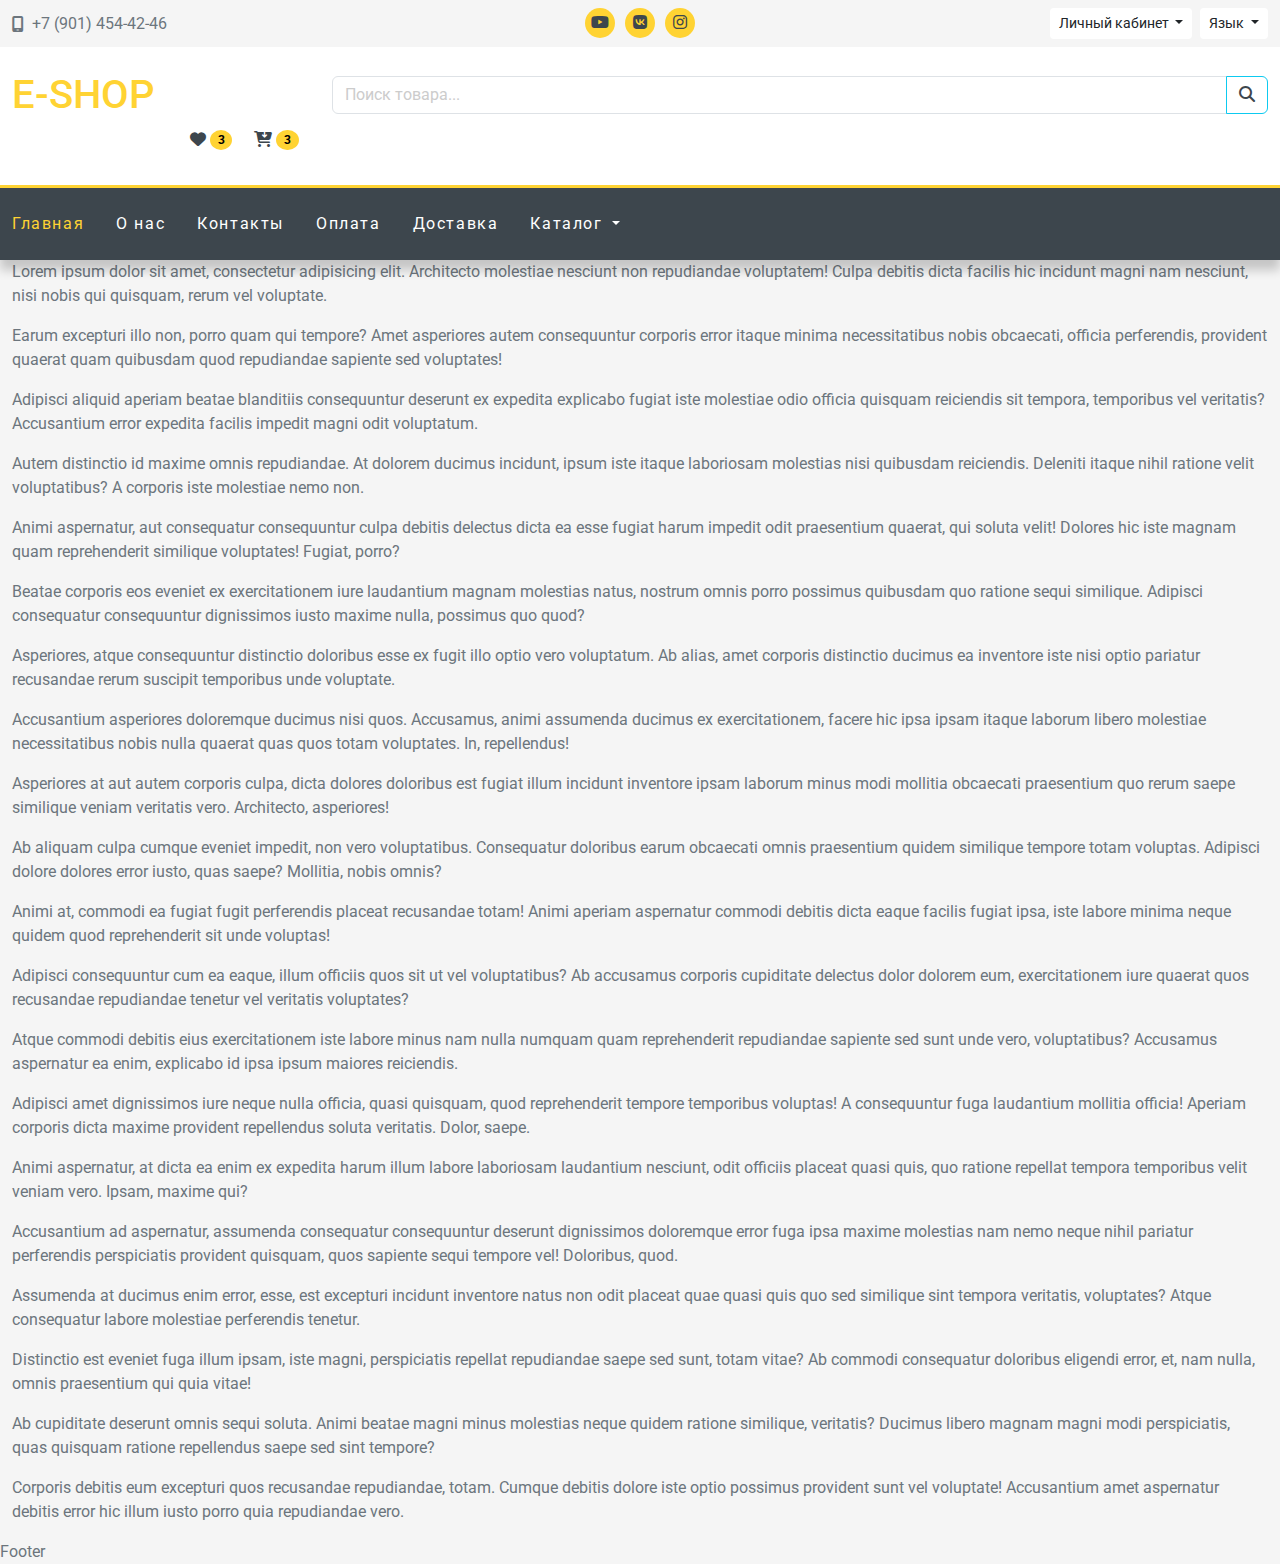
==== index.html @ dd3d82c5 "first commit" ====
<!doctype html>
<html lang="ru">
<head>
    <meta charset="UTF-8">
    <meta name="viewport"
          content="width=device-width, user-scalable=no, initial-scale=1.0, maximum-scale=1.0, minimum-scale=1.0">
    <meta http-equiv="X-UA-Compatible" content="ie=edge">
    <title>Shop demo</title>
    <link rel="preconnect" href="https://fonts.googleapis.com">
    <link rel="preconnect" href="https://fonts.gstatic.com" crossorigin>
    <link href="https://fonts.googleapis.com/css2?family=Roboto:wght@400;500;700&display=swap" rel="stylesheet">
    <link rel="stylesheet" href="https://cdn.jsdelivr.net/npm/bootstrap@5.3.3/dist/css/bootstrap.min.css">
    <link rel="stylesheet" href="https://cdnjs.cloudflare.com/ajax/libs/font-awesome/6.7.2/css/all.min.css">
    <link rel="stylesheet" href="assets/css/main.css">
    <link rel="icon" href="assets/img/favicon.ico">
</head>
<body>
<div class="wrapper">
    <header class="header">
        <div class="header-top py-2">
            <div class="container-fluid">
                <div class="row">
                    <div class="col-sm-4 col-6">
                        <div class="header-top-phone d-flex align-items-center h-100">
                            <i class="fa-solid fa-mobile-screen"></i>
                            <a class="ps-2" href="tel:+79014544246">+7 (901) 454-42-46</a>
                        </div>
                    </div>
                    <div class="col-sm-4 d-none d-sm-block">
                        <ul class="social-icons d-flex justify-content-center">
                            <li><a href="#"><i class="fa-brands fa-youtube"></i></a></li>
                            <li><a href="#"><i class="fa-brands fa-vk"></i></a></li>
                            <li><a href="#"><i class="fa-brands fa-instagram"></i></a></li>
                        </ul>
                    </div>
                    <div class="col-sm-4 col-6">
                        <div class="header-top-account d-flex justify-content-end">
                            <div class="btn-group">
                                <div class="dropdown">
                                    <button class="btn btn-sm dropdown-toggle" type="button"
                                            data-bs-toggle="dropdown" aria-expanded="false">
                                        Личный кабинет
                                    </button>
                                    <ul class="dropdown-menu">
                                        <li><a class="dropdown-item" href="#">Авторизация</a></li>
                                        <li><a class="dropdown-item" href="#">Регистрация</a></li>
                                    </ul>
                                </div>
                            </div>
                            <div class="btn-group ms-2">
                                <div class="dropdown">
                                    <button class="btn btn-sm dropdown-toggle" type="button"
                                            data-bs-toggle="dropdown" aria-expanded="false">
                                        Язык
                                    </button>
                                    <ul class="dropdown-menu">
                                        <li><a class="dropdown-item" href="#">RU</a></li>
                                        <li><a class="dropdown-item" href="#">EN</a></li>
                                        <li><a class="dropdown-item" href="#">DE</a></li>
                                    </ul>
                                </div>
                            </div>
                        </div>
                    </div>

                </div>
            </div>
        </div>

        <div class="header-middle bg-white py-4">
            <div class="container-fluid">
                <div class="row align-items-center">
                    <div class="col-6 col-sm-3 col-md-3">
                        <a href="#" class="header-logo h1">E-shop</a>
                    </div>
                    <div class="col-6 col-md-3 cart-buttons position-relative order-md-2 text-end d-none d-lg-block">
                        <a href="#" class="btn p-2">
                            <i class="fa-solid fa-heart"></i>
                            <span class="badge text-bg-info cart-badge bg-info rounded-circle">3</span>
                        </a>

                        <button class="btn p-2" type="button" data-bs-toggle="offcanvas" data-bs-target="#offCanvasCart" aria-controls="offCanvasCart">
                            <i class="fa-solid fa-cart-arrow-down"></i>
                            <span class="badge text-bg-info cart-badge bg-info rounded-circle">3</span>
                        </button>

                        <div class="offcanvas offcanvas-end" tabindex="-1" id="offCanvasCart" aria-labelledby="offCanvasCartLabel">
                            <div class="offcanvas-header">
                                <h5 class="offcanvas-title" id="offCanvasCartLabel">Offcanvas</h5>
                                <button type="button" class="btn-close" data-bs-dismiss="offcanvas" aria-label="Close"></button>
                            </div>
                            <div class="offcanvas-body">
                                <div>
                                    Some text as placeholder. In real life you can have the elements you have chosen. Like, text, images, lists, etc.
                                </div>
                                <div class="dropdown mt-3">
                                    <button class="btn btn-secondary dropdown-toggle" type="button" data-bs-toggle="dropdown">
                                        Dropdown button
                                    </button>
                                    <ul class="dropdown-menu">
                                        <li><a class="dropdown-item" href="#">Action</a></li>
                                        <li><a class="dropdown-item" href="#">Another action</a></li>
                                        <li><a class="dropdown-item" href="#">Something else here</a></li>
                                    </ul>
                                </div>
                            </div>
                        </div>
                    </div>
                    <div class="col-md-9 col-sm-9 order-md-1 mt-2 mt-md-0">
                        <form action="#">
                            <div class="input-group">
                                <div class="input-group">
                                    <input type="text" class="form-control" placeholder="Поиск товара..."
                                           aria-label="search-button" aria-describedby="button-search">
                                    <button class="btn btn-outline-info" type="button" id="button-search"><i
                                            class="fa-solid fa-magnifying-glass"></i></button>
                                </div>
                            </div>
                        </form>
                    </div>
                </div>
            </div>
        </div>

    </header>
    <div class="header-bottom sticky-top">
        <nav class="navbar navbar-expand-lg bg-dark" data-bs-theme="dark">
            <div class="container-fluid">
                <button class="navbar-toggler" type="button" data-bs-toggle="offcanvas" data-bs-target="#offcanvasNavbar" aria-controls="offcanvasNavbar" aria-expanded="false" aria-label="Toggle navigation">
                    <span class="navbar-toggler-icon"></span>
                </button>
                <div class="offcanvas offcanvas-start" id="offcanvasNavbar" tabindex="-1" aria-labelledby="offcanvasNavbarLabel">
                    <div class="offcanvas-header">
                        <h5 class="offcanvas-title" id="offcanvasNavbarLabel">Catalog</h5>
                        <button type="button" class="btn-close" data-bs-dismiss="offcanvas" aria-label="Close"></button>
                    </div>
                    <div class="offcanvas-body">
                        <ul class="navbar-nav">
                            <li class="nav-item">
                                <a class="nav-link active" aria-current="page" href="index.html">Главная</a>
                            </li>
                            <li class="nav-item">
                                <a class="nav-link" href="#">О нас</a>
                            </li>
                            <li class="nav-item">
                                <a class="nav-link" href="#">Контакты</a>
                            </li>
                            <li class="nav-item">
                                <a class="nav-link" href="#">Оплата</a>
                            </li>
                            <li class="nav-item">
                                <a class="nav-link" href="#">Доставка</a>
                            </li>
                            <li class="nav-item dropdown">
                                <a class="nav-link dropdown-toggle" href="#" role="button" data-bs-toggle="dropdown" aria-expanded="false" data-bs-auto-close="outside">
                                    Каталог
                                </a>
                                <ul class="dropdown-menu dropdown-menu-end">
                                    <li>
                                        <a class="dropdown-item" href="#">Shoes</a>
                                    </li>
                                    <li>
                                        <a class="dropdown-item" href="#">Jeans</a>
                                    </li>
                                    <li class="nav-item dropend">
                                        <a class="dropdown-item dropdown-toggle" href="#" data-bs-toggle="dropdown" data-bs-auto-close="outside">Sportswear</a>
                                        <ul class="dropdown-menu dropdown-menu-end">
                                            <li>
                                                <a class="dropdown-item" href="#">Men's Sportswear</a>
                                            </li>
                                            <li>
                                                <a class="dropdown-item" href="#">Women's Sportswear</a>
                                            </li>
                                            <li>
                                                <a class="dropdown-item" href="#">Baby's Sportswear</a>
                                            </li>
                                        </ul>
                                    </li>
                                    <li>
                                        <a class="dropdown-item" href="#">Coat</a>
                                    </li>
                                    <li>
                                        <a class="dropdown-item" href="#">Shirts</a>
                                    </li>
                                </ul>
                            </li>
                        </ul>
                    </div>
                </div>

                <div class="d-block d-lg-none">
                    <a href="#" class="btn p-1">
                        <i class="fa-solid fa-heart"></i>
                        <span class="badge text-bg-warning cart-badge bg-warning rounded-circle">3</span>
                    </a>

                    <button class="btn p-1" type="button" data-bs-toggle="offcanvas" data-bs-target="#offcanvasCart" aria-controls="offcanvasCart">
                        <i class="fa-solid fa-cart-shopping"></i>
                        <span class="badge text-bg-warning cart-badge bg-warning rounded-circle">5</span>
                    </button>
                </div>

            </div>
        </nav>
    </div>
    <main class="main">
        <div class="container-fluid">
            <p>Lorem ipsum dolor sit amet, consectetur adipisicing elit. Architecto molestiae nesciunt non repudiandae
                voluptatem! Culpa debitis dicta facilis hic incidunt magni nam nesciunt, nisi nobis qui quisquam, rerum
                vel voluptate.</p>
            <p>Earum excepturi illo non, porro quam qui tempore? Amet asperiores autem consequuntur corporis error
                itaque minima necessitatibus nobis obcaecati, officia perferendis, provident quaerat quam quibusdam quod
                repudiandae sapiente sed voluptates!</p>
            <p>Adipisci aliquid aperiam beatae blanditiis consequuntur deserunt ex expedita explicabo fugiat iste
                molestiae odio officia quisquam reiciendis sit tempora, temporibus vel veritatis? Accusantium error
                expedita facilis impedit magni odit voluptatum.</p>
            <p>Autem distinctio id maxime omnis repudiandae. At dolorem ducimus incidunt, ipsum iste itaque laboriosam
                molestias nisi quibusdam reiciendis. Deleniti itaque nihil ratione velit voluptatibus? A corporis iste
                molestiae nemo non.</p>
            <p>Animi aspernatur, aut consequatur consequuntur culpa debitis delectus dicta ea esse fugiat harum impedit
                odit praesentium quaerat, qui soluta velit! Dolores hic iste magnam quam reprehenderit similique
                voluptates! Fugiat, porro?</p>
            <p>Beatae corporis eos eveniet ex exercitationem iure laudantium magnam molestias natus, nostrum omnis porro
                possimus quibusdam quo ratione sequi similique. Adipisci consequatur consequuntur dignissimos iusto
                maxime nulla, possimus quo quod?</p>
            <p>Asperiores, atque consequuntur distinctio doloribus esse ex fugit illo optio vero voluptatum. Ab alias,
                amet corporis distinctio ducimus ea inventore iste nisi optio pariatur recusandae rerum suscipit
                temporibus unde voluptate.</p>
            <p>Accusantium asperiores doloremque ducimus nisi quos. Accusamus, animi assumenda ducimus ex
                exercitationem, facere hic ipsa ipsam itaque laborum libero molestiae necessitatibus nobis nulla quaerat
                quas quos totam voluptates. In, repellendus!</p>
            <p>Asperiores at aut autem corporis culpa, dicta dolores doloribus est fugiat illum incidunt inventore ipsam
                laborum minus modi mollitia obcaecati praesentium quo rerum saepe similique veniam veritatis vero.
                Architecto, asperiores!</p>
            <p>Ab aliquam culpa cumque eveniet impedit, non vero voluptatibus. Consequatur doloribus earum obcaecati
                omnis praesentium quidem similique tempore totam voluptas. Adipisci dolore dolores error iusto, quas
                saepe? Mollitia, nobis omnis?</p>
            <p>Animi at, commodi ea fugiat fugit perferendis placeat recusandae totam! Animi aperiam aspernatur commodi
                debitis dicta eaque facilis fugiat ipsa, iste labore minima neque quidem quod reprehenderit sit unde
                voluptas!</p>
            <p>Adipisci consequuntur cum ea eaque, illum officiis quos sit ut vel voluptatibus? Ab accusamus corporis
                cupiditate delectus dolor dolorem eum, exercitationem iure quaerat quos recusandae repudiandae tenetur
                vel veritatis voluptates?</p>
            <p>Atque commodi debitis eius exercitationem iste labore minus nam nulla numquam quam reprehenderit
                repudiandae sapiente sed sunt unde vero, voluptatibus? Accusamus aspernatur ea enim, explicabo id ipsa
                ipsum maiores reiciendis.</p>
            <p>Adipisci amet dignissimos iure neque nulla officia, quasi quisquam, quod reprehenderit tempore temporibus
                voluptas! A consequuntur fuga laudantium mollitia officia! Aperiam corporis dicta maxime provident
                repellendus soluta veritatis. Dolor, saepe.</p>
            <p>Animi aspernatur, at dicta ea enim ex expedita harum illum labore laboriosam laudantium nesciunt, odit
                officiis placeat quasi quis, quo ratione repellat tempora temporibus velit veniam vero. Ipsam, maxime
                qui?</p>
            <p>Accusantium ad aspernatur, assumenda consequatur consequuntur deserunt dignissimos doloremque error fuga
                ipsa maxime molestias nam nemo neque nihil pariatur perferendis perspiciatis provident quisquam, quos
                sapiente sequi tempore vel! Doloribus, quod.</p>
            <p>Assumenda at ducimus enim error, esse, est excepturi incidunt inventore natus non odit placeat quae quasi
                quis quo sed similique sint tempora veritatis, voluptates? Atque consequatur labore molestiae
                perferendis tenetur.</p>
            <p>Distinctio est eveniet fuga illum ipsam, iste magni, perspiciatis repellat repudiandae saepe sed sunt,
                totam vitae? Ab commodi consequatur doloribus eligendi error, et, nam nulla, omnis praesentium qui quia
                vitae!</p>
            <p>Ab cupiditate deserunt omnis sequi soluta. Animi beatae magni minus molestias neque quidem ratione
                similique, veritatis? Ducimus libero magnam magni modi perspiciatis, quas quisquam ratione repellendus
                saepe sed sint tempore?</p>
            <p>Corporis debitis eum excepturi quos recusandae repudiandae, totam. Cumque debitis dolore iste optio
                possimus provident sunt vel voluptate! Accusantium amet aspernatur debitis error hic illum iusto porro
                quia repudiandae vero.</p>
        </div>
    </main>
    <footer class="footer">Footer</footer>
</div>

<script src="https://cdn.jsdelivr.net/npm/bootstrap@5.3.3/dist/js/bootstrap.bundle.min.js"></script>
<script src="assets/js/main.js"></script>
</body>
</html>
---- assets/css/main.css ----
:root {
    --bg-color: #f5f5f5;
    --text-color: #6c757d;
    --accent-color: #ffd333;
    --contrast-color: #3d464d;
    --gray-color: #ccc;
}

html, body{
    height: 100%;
}
body{
    background-color: var(--bg-color);
    color: var(--text-color);
    min-width: 320px;
    font-family: 'Roboto', sans-serif;
}

a{
    color: var(--text-color);
    text-decoration: underline;
}

a:hover{
    text-decoration: none;
}

img{
    max-width: 100%;
    height: auto;
}

.btn-info,
.bg-info{
    background-color: var(--accent-color) !important;
    color: var(--contrast-color);
}

.btn-outline-info{
    /*background-color: var(--accent-color);*/
    color: var(--contrast-color);
}

/*========================general rules============================*/
.wrapper{
    min-height: 100%;
    display: flex;
    flex-direction: column;
}

main.main{
    flex: 1 1 auto;
}

.form-control:focus{
    color: var(--text-color);
    border-color: #0dcaf0;
    box-shadow: none;
}

.form-control::placeholder{
    color: var(--gray-color);
}


/*.btn,
.dropdown-menu{
    border-radius: 0;
}*/

/*========================general rules============================*/

/*=========================header rules============================*/
.header-top-phone a{
    text-decoration: none;
}

.header-top-phone a:hover{
    text-decoration: underline;
}

 ul.social-icons{
     margin-bottom: 0;
     padding: 0;
     list-style: none;
     gap: 10px;
 }
ul.social-icons a{
    background-color: var(--accent-color);
    color: var(--contrast-color);
    width: 30px;
    height: 30px;
    border-radius: 50%;
    float: left;
    text-align: center;
    line-height: 30px;
    transition: all 0.3s;
}

ul.social-icons a:hover{
    background-color: var(--contrast-color);
    color: var(--accent-color);
}

.header-top .btn{
    background-color: #fff;
}

.header-logo{
    text-decoration: none;
    text-transform: uppercase;
    color: var(--accent-color);
    transition: all 0.3s;
}
.header-logo:hover{
    color: var(--contrast-color);
}

.cart-buttons .btn{
    color: var(--contrast-color);
    transition: all 0.3s;
}

.cart-buttons .btn:hover{
    border: 1px solid var(--contrast-color);
}

.header-bottom{
    border-top: 3px solid var(--accent-color);
    box-shadow: 0 10px 10px rgba(0, 0, 0, .2);
}

.header-bottom .navbar{
    background-color: var(--contrast-color) !important;
}

.header-bottom .nav-item:first-child .nav-link{
    padding-left: 0;
}

.header-bottom .navbar .nav-link{
    color: #fff;
    transition: all .3s;
    letter-spacing: 0.1rem;
}

.header-bottom .navbar .nav-link:hover{
    color: var(--accent-color);
}

.header-bottom .navbar .nav-link.active{
    color: var(--accent-color);
}

.header-bottom .navbar .dropdown-menu{
    margin-top: 7px;
}
/*=========================header rules============================*/

@media only screen and (min-width: 992px) {
    .header-bottom .navbar .dropdown-menu-end{
        margin-left: 0;
        border: 0;
    }
    .header-bottom .navbar .nav-link{
        padding: 1rem;
    }
}

@media only screen and (max-width: 992px) {
    .header-bottom .navbar .dropdown-menu{
        padding-left: 1rem;
    }
}
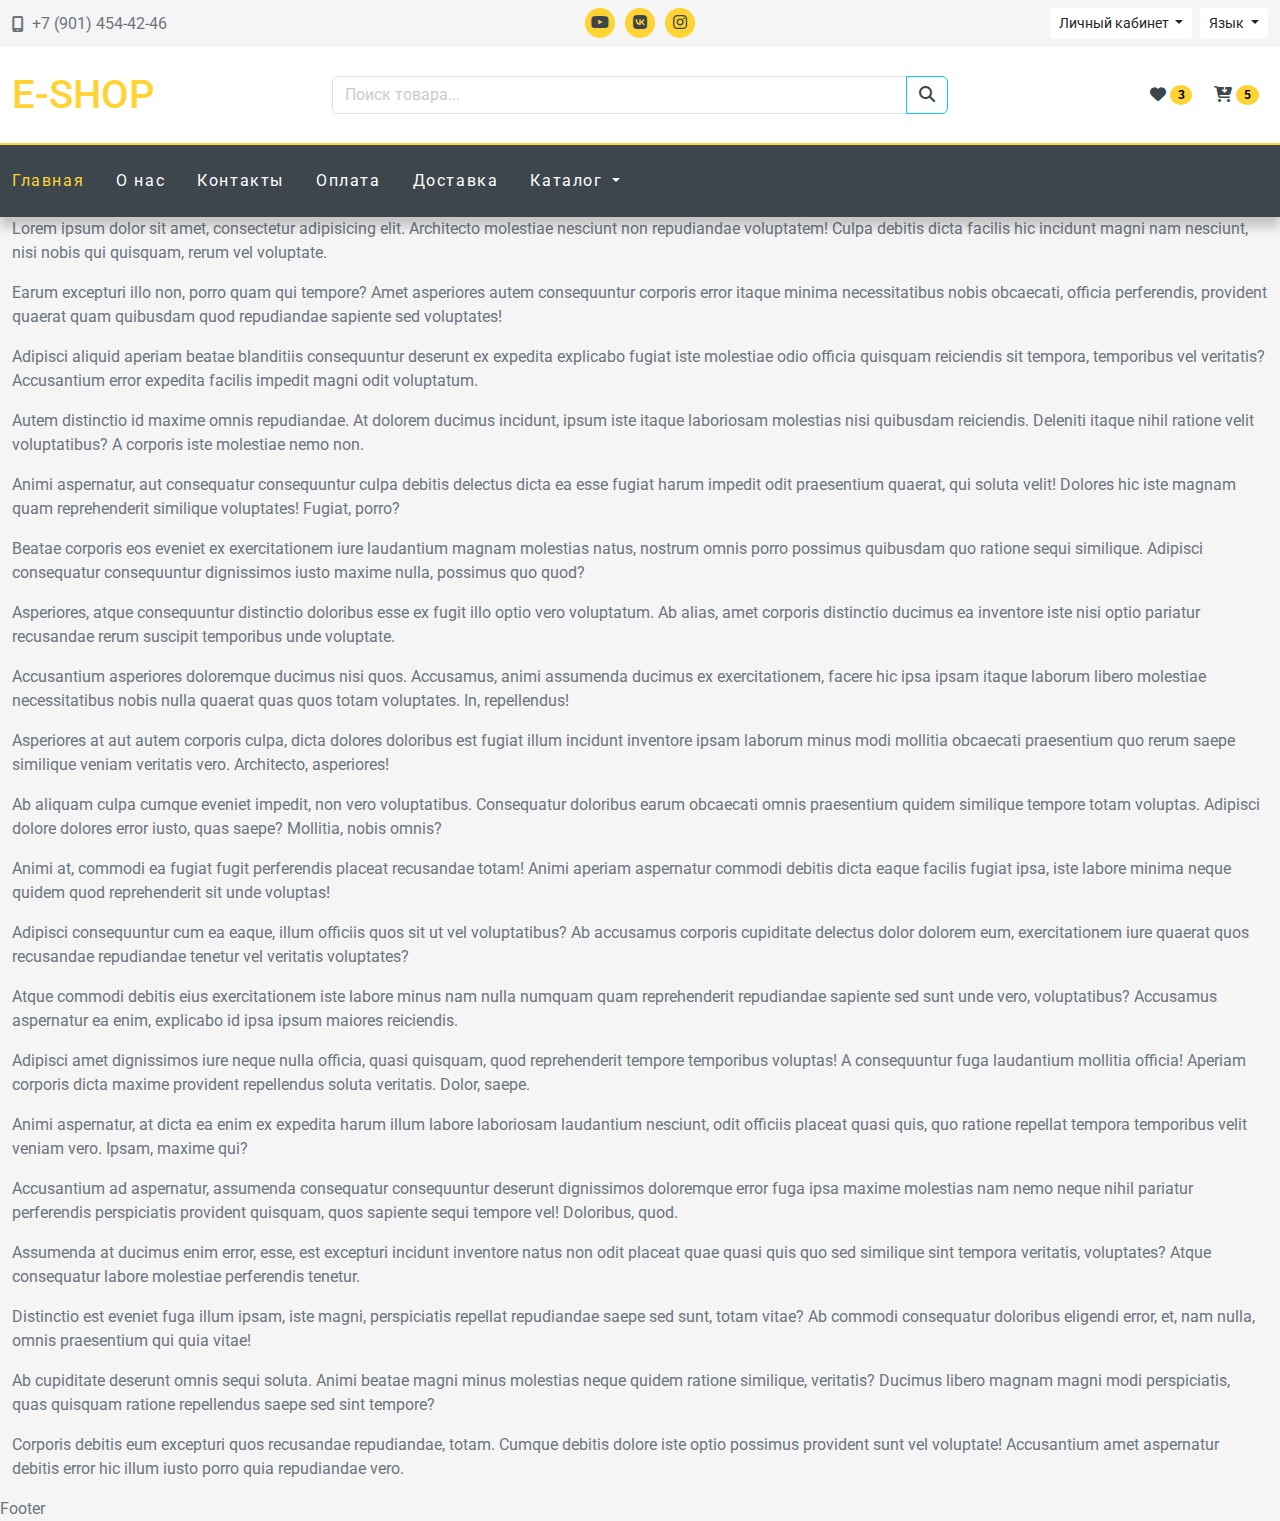
==== commit 6be963d1: "header finished" ====
--- a/index.html
+++ b/index.html
@@ -73,6 +73,7 @@
                     <div class="col-6 col-sm-3 col-md-3">
                         <a href="#" class="header-logo h1">E-shop</a>
                     </div>
+
                     <div class="col-6 col-md-3 cart-buttons position-relative order-md-2 text-end d-none d-lg-block">
                         <a href="#" class="btn p-2">
                             <i class="fa-solid fa-heart"></i>
@@ -81,32 +82,12 @@
 
                         <button class="btn p-2" type="button" data-bs-toggle="offcanvas" data-bs-target="#offCanvasCart" aria-controls="offCanvasCart">
                             <i class="fa-solid fa-cart-arrow-down"></i>
-                            <span class="badge text-bg-info cart-badge bg-info rounded-circle">3</span>
+                            <span class="badge text-bg-info cart-badge bg-info rounded-circle">5</span>
                         </button>
 
-                        <div class="offcanvas offcanvas-end" tabindex="-1" id="offCanvasCart" aria-labelledby="offCanvasCartLabel">
-                            <div class="offcanvas-header">
-                                <h5 class="offcanvas-title" id="offCanvasCartLabel">Offcanvas</h5>
-                                <button type="button" class="btn-close" data-bs-dismiss="offcanvas" aria-label="Close"></button>
-                            </div>
-                            <div class="offcanvas-body">
-                                <div>
-                                    Some text as placeholder. In real life you can have the elements you have chosen. Like, text, images, lists, etc.
-                                </div>
-                                <div class="dropdown mt-3">
-                                    <button class="btn btn-secondary dropdown-toggle" type="button" data-bs-toggle="dropdown">
-                                        Dropdown button
-                                    </button>
-                                    <ul class="dropdown-menu">
-                                        <li><a class="dropdown-item" href="#">Action</a></li>
-                                        <li><a class="dropdown-item" href="#">Another action</a></li>
-                                        <li><a class="dropdown-item" href="#">Something else here</a></li>
-                                    </ul>
-                                </div>
-                            </div>
-                        </div>
-                    </div>
-                    <div class="col-md-9 col-sm-9 order-md-1 mt-2 mt-md-0">
+                    </div>
+
+                    <div class="col-md-9 col-lg-6 col-sm-9 order-md-1 mt-2 mt-md-0">
                         <form action="#">
                             <div class="input-group">
                                 <div class="input-group">
@@ -122,6 +103,27 @@
             </div>
         </div>
 
+        <div class="offcanvas offcanvas-end" tabindex="-1" id="offCanvasCart" aria-labelledby="offCanvasCartLabel" data-bs-target="offCanvasCart">
+            <div class="offcanvas-header">
+                <h5 class="offcanvas-title" id="offCanvasCartLabel">Корзина</h5>
+                <button type="button" class="btn-close" data-bs-dismiss="offcanvas" aria-label="Close"></button>
+            </div>
+            <div class="offcanvas-body">
+                <div>
+                    Some text as placeholder. In real life you can have the elements you have chosen. Like, text, images, lists, etc.
+                </div>
+                <div class="dropdown mt-3">
+                    <button class="btn btn-secondary dropdown-toggle" type="button" data-bs-toggle="dropdown">
+                        Dropdown button
+                    </button>
+                    <ul class="dropdown-menu">
+                        <li><a class="dropdown-item" href="#">Action</a></li>
+                        <li><a class="dropdown-item" href="#">Another action</a></li>
+                        <li><a class="dropdown-item" href="#">Something else here</a></li>
+                    </ul>
+                </div>
+            </div>
+        </div>
     </header>
     <div class="header-bottom sticky-top">
         <nav class="navbar navbar-expand-lg bg-dark" data-bs-theme="dark">
@@ -194,8 +196,8 @@
                         <span class="badge text-bg-warning cart-badge bg-warning rounded-circle">3</span>
                     </a>
 
-                    <button class="btn p-1" type="button" data-bs-toggle="offcanvas" data-bs-target="#offcanvasCart" aria-controls="offcanvasCart">
-                        <i class="fa-solid fa-cart-shopping"></i>
+                    <button class="btn p-1" type="button" data-bs-toggle="offcanvas" data-bs-target="#offCanvasCart" aria-controls="offCanvasCart">
+                        <i class="fa-solid fa-cart-arrow-down"></i>
                         <span class="badge text-bg-warning cart-badge bg-warning rounded-circle">5</span>
                     </button>
                 </div>
--- a/assets/css/main.css
+++ b/assets/css/main.css
@@ -126,11 +126,12 @@
 }
 
 .header-bottom{
-    border-top: 3px solid var(--accent-color);
+    border-top: 2px solid var(--accent-color);
     box-shadow: 0 10px 10px rgba(0, 0, 0, .2);
 }
 
-.header-bottom .navbar{
+.header-bottom .navbar,
+.header-bottom .navbar .dropdown-menu{
     background-color: var(--contrast-color) !important;
 }
 
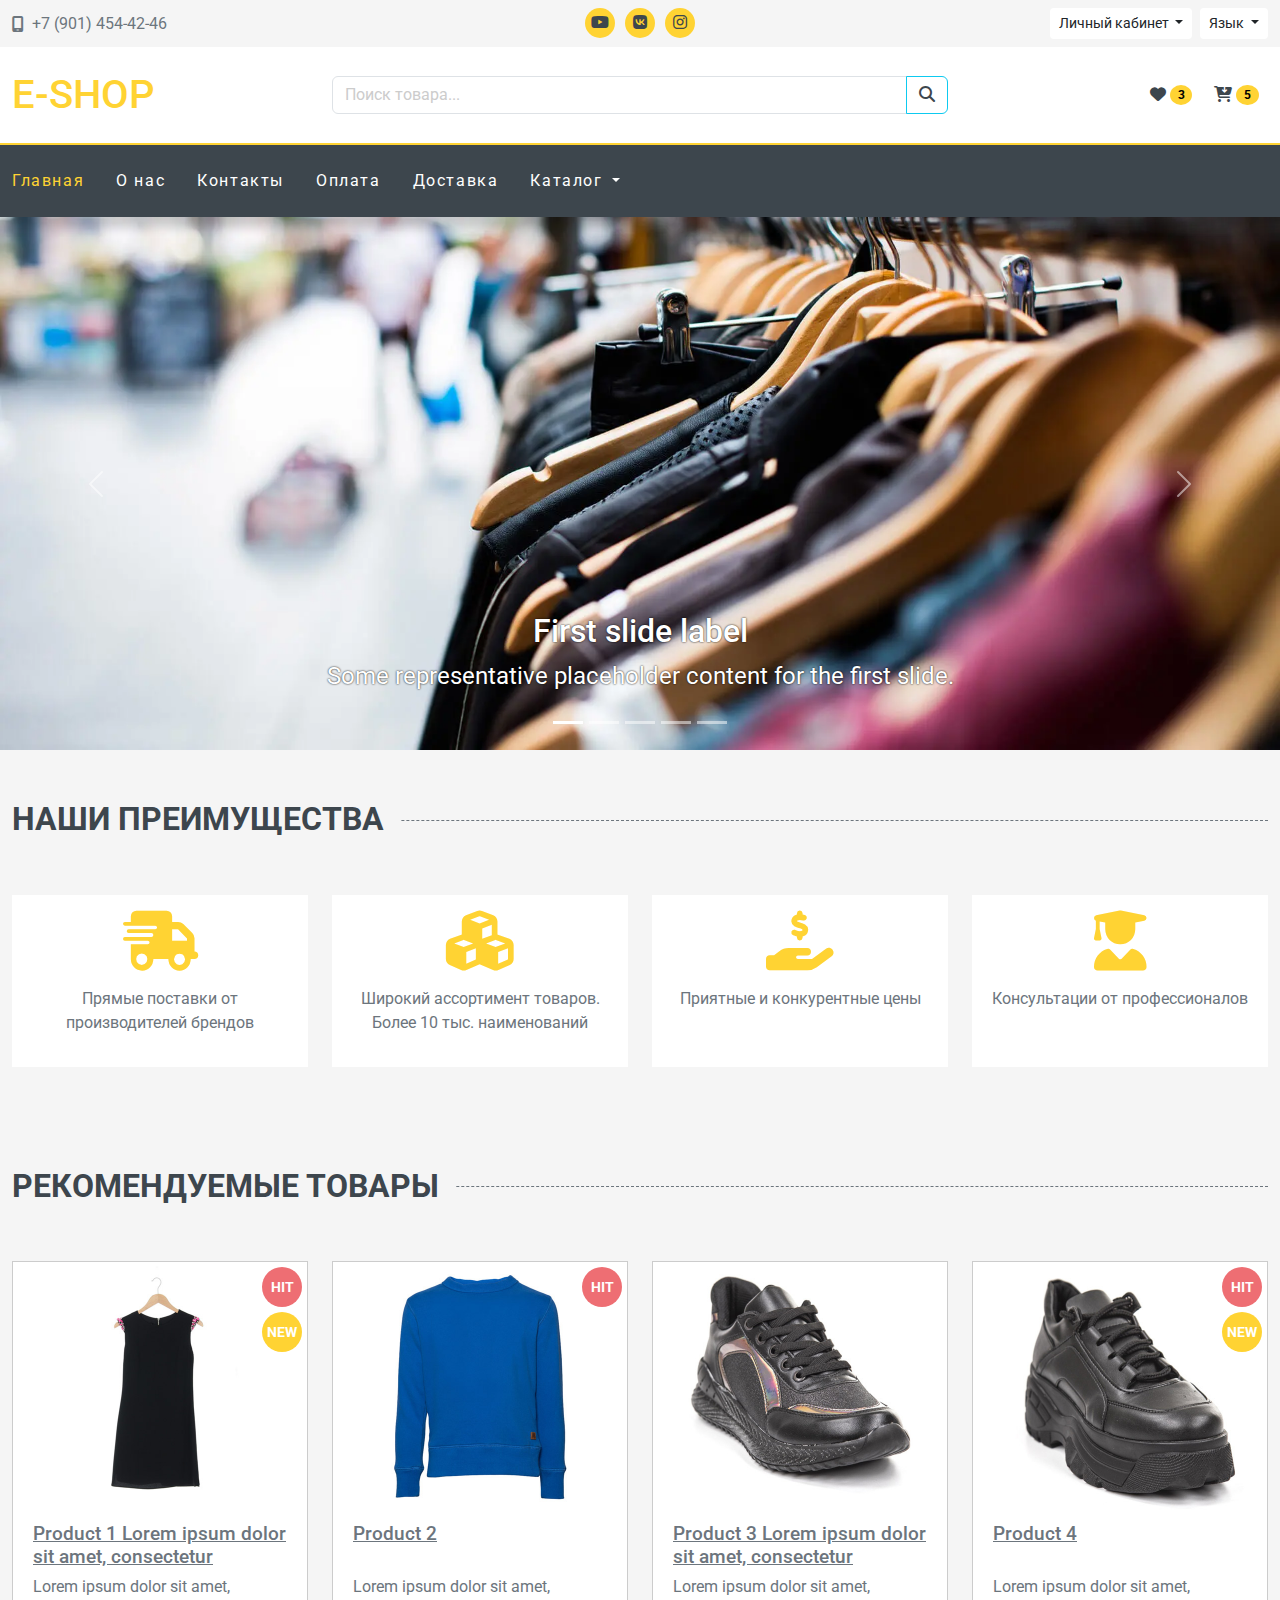
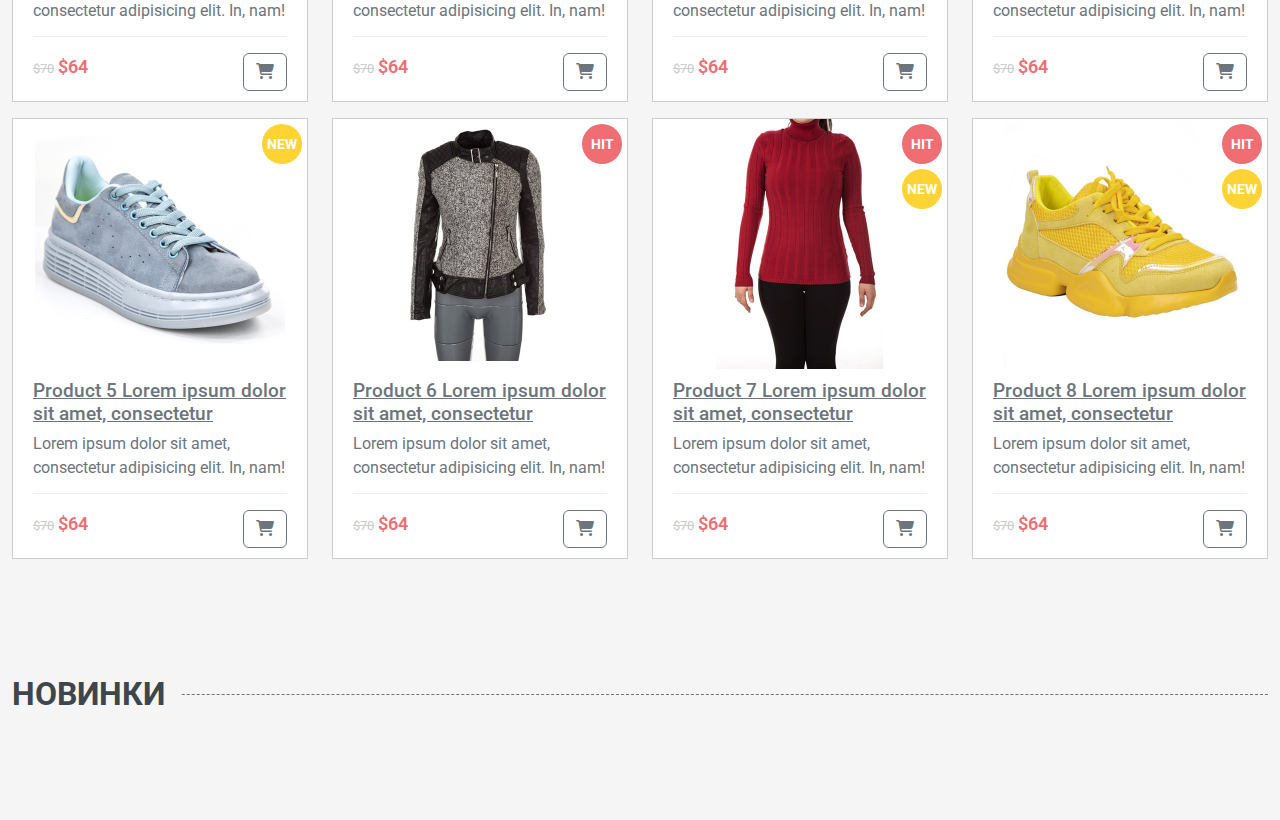
==== commit 46fcd789: "сделал секцию новые товары со слайдером" ====
--- a/index.html
+++ b/index.html
@@ -11,6 +11,8 @@
     <link href="https://fonts.googleapis.com/css2?family=Roboto:wght@400;500;700&display=swap" rel="stylesheet">
     <link rel="stylesheet" href="https://cdn.jsdelivr.net/npm/bootstrap@5.3.3/dist/css/bootstrap.min.css">
     <link rel="stylesheet" href="https://cdnjs.cloudflare.com/ajax/libs/font-awesome/6.7.2/css/all.min.css">
+    <link rel="stylesheet" href="assets/owlcarousel/owl.carousel.min.css">
+    <link rel="stylesheet" href="assets/owlcarousel/owl.theme.default.min.css">
     <link rel="stylesheet" href="assets/css/main.css">
     <link rel="icon" href="assets/img/favicon.ico">
 </head>
@@ -80,7 +82,8 @@
                             <span class="badge text-bg-info cart-badge bg-info rounded-circle">3</span>
                         </a>
 
-                        <button class="btn p-2" type="button" data-bs-toggle="offcanvas" data-bs-target="#offCanvasCart" aria-controls="offCanvasCart">
+                        <button class="btn p-2" type="button" data-bs-toggle="offcanvas" data-bs-target="#offCanvasCart"
+                                aria-controls="offCanvasCart">
                             <i class="fa-solid fa-cart-arrow-down"></i>
                             <span class="badge text-bg-info cart-badge bg-info rounded-circle">5</span>
                         </button>
@@ -103,14 +106,16 @@
             </div>
         </div>
 
-        <div class="offcanvas offcanvas-end" tabindex="-1" id="offCanvasCart" aria-labelledby="offCanvasCartLabel" data-bs-target="offCanvasCart">
+        <div class="offcanvas offcanvas-end" tabindex="-1" id="offCanvasCart" aria-labelledby="offCanvasCartLabel"
+             data-bs-target="offCanvasCart">
             <div class="offcanvas-header">
                 <h5 class="offcanvas-title" id="offCanvasCartLabel">Корзина</h5>
                 <button type="button" class="btn-close" data-bs-dismiss="offcanvas" aria-label="Close"></button>
             </div>
             <div class="offcanvas-body">
                 <div>
-                    Some text as placeholder. In real life you can have the elements you have chosen. Like, text, images, lists, etc.
+                    Some text as placeholder. In real life you can have the elements you have chosen. Like, text,
+                    images, lists, etc.
                 </div>
                 <div class="dropdown mt-3">
                     <button class="btn btn-secondary dropdown-toggle" type="button" data-bs-toggle="dropdown">
@@ -125,13 +130,16 @@
             </div>
         </div>
     </header>
-    <div class="header-bottom sticky-top">
+    <div class="header-bottom sticky-top" id="header-nav">
         <nav class="navbar navbar-expand-lg bg-dark" data-bs-theme="dark">
             <div class="container-fluid">
-                <button class="navbar-toggler" type="button" data-bs-toggle="offcanvas" data-bs-target="#offcanvasNavbar" aria-controls="offcanvasNavbar" aria-expanded="false" aria-label="Toggle navigation">
+                <button class="navbar-toggler" type="button" data-bs-toggle="offcanvas"
+                        data-bs-target="#offcanvasNavbar" aria-controls="offcanvasNavbar" aria-expanded="false"
+                        aria-label="Toggle navigation">
                     <span class="navbar-toggler-icon"></span>
                 </button>
-                <div class="offcanvas offcanvas-start" id="offcanvasNavbar" tabindex="-1" aria-labelledby="offcanvasNavbarLabel">
+                <div class="offcanvas offcanvas-start" id="offcanvasNavbar" tabindex="-1"
+                     aria-labelledby="offcanvasNavbarLabel">
                     <div class="offcanvas-header">
                         <h5 class="offcanvas-title" id="offcanvasNavbarLabel">Catalog</h5>
                         <button type="button" class="btn-close" data-bs-dismiss="offcanvas" aria-label="Close"></button>
@@ -154,7 +162,8 @@
                                 <a class="nav-link" href="#">Доставка</a>
                             </li>
                             <li class="nav-item dropdown">
-                                <a class="nav-link dropdown-toggle" href="#" role="button" data-bs-toggle="dropdown" aria-expanded="false" data-bs-auto-close="outside">
+                                <a class="nav-link dropdown-toggle" href="#" role="button" data-bs-toggle="dropdown"
+                                   aria-expanded="false" data-bs-auto-close="outside">
                                     Каталог
                                 </a>
                                 <ul class="dropdown-menu dropdown-menu-end">
@@ -165,7 +174,8 @@
                                         <a class="dropdown-item" href="#">Jeans</a>
                                     </li>
                                     <li class="nav-item dropend">
-                                        <a class="dropdown-item dropdown-toggle" href="#" data-bs-toggle="dropdown" data-bs-auto-close="outside">Sportswear</a>
+                                        <a class="dropdown-item dropdown-toggle" href="#" data-bs-toggle="dropdown"
+                                           data-bs-auto-close="outside">Sportswear</a>
                                         <ul class="dropdown-menu dropdown-menu-end">
                                             <li>
                                                 <a class="dropdown-item" href="#">Men's Sportswear</a>
@@ -196,7 +206,8 @@
                         <span class="badge text-bg-warning cart-badge bg-warning rounded-circle">3</span>
                     </a>
 
-                    <button class="btn p-1" type="button" data-bs-toggle="offcanvas" data-bs-target="#offCanvasCart" aria-controls="offCanvasCart">
+                    <button class="btn p-1" type="button" data-bs-toggle="offcanvas" data-bs-target="#offCanvasCart"
+                            aria-controls="offCanvasCart">
                         <i class="fa-solid fa-cart-arrow-down"></i>
                         <span class="badge text-bg-warning cart-badge bg-warning rounded-circle">5</span>
                     </button>
@@ -205,74 +216,655 @@
             </div>
         </nav>
     </div>
+
     <main class="main">
-        <div class="container-fluid">
-            <p>Lorem ipsum dolor sit amet, consectetur adipisicing elit. Architecto molestiae nesciunt non repudiandae
-                voluptatem! Culpa debitis dicta facilis hic incidunt magni nam nesciunt, nisi nobis qui quisquam, rerum
-                vel voluptate.</p>
-            <p>Earum excepturi illo non, porro quam qui tempore? Amet asperiores autem consequuntur corporis error
-                itaque minima necessitatibus nobis obcaecati, officia perferendis, provident quaerat quam quibusdam quod
-                repudiandae sapiente sed voluptates!</p>
-            <p>Adipisci aliquid aperiam beatae blanditiis consequuntur deserunt ex expedita explicabo fugiat iste
-                molestiae odio officia quisquam reiciendis sit tempora, temporibus vel veritatis? Accusantium error
-                expedita facilis impedit magni odit voluptatum.</p>
-            <p>Autem distinctio id maxime omnis repudiandae. At dolorem ducimus incidunt, ipsum iste itaque laboriosam
-                molestias nisi quibusdam reiciendis. Deleniti itaque nihil ratione velit voluptatibus? A corporis iste
-                molestiae nemo non.</p>
-            <p>Animi aspernatur, aut consequatur consequuntur culpa debitis delectus dicta ea esse fugiat harum impedit
-                odit praesentium quaerat, qui soluta velit! Dolores hic iste magnam quam reprehenderit similique
-                voluptates! Fugiat, porro?</p>
-            <p>Beatae corporis eos eveniet ex exercitationem iure laudantium magnam molestias natus, nostrum omnis porro
-                possimus quibusdam quo ratione sequi similique. Adipisci consequatur consequuntur dignissimos iusto
-                maxime nulla, possimus quo quod?</p>
-            <p>Asperiores, atque consequuntur distinctio doloribus esse ex fugit illo optio vero voluptatum. Ab alias,
-                amet corporis distinctio ducimus ea inventore iste nisi optio pariatur recusandae rerum suscipit
-                temporibus unde voluptate.</p>
-            <p>Accusantium asperiores doloremque ducimus nisi quos. Accusamus, animi assumenda ducimus ex
-                exercitationem, facere hic ipsa ipsam itaque laborum libero molestiae necessitatibus nobis nulla quaerat
-                quas quos totam voluptates. In, repellendus!</p>
-            <p>Asperiores at aut autem corporis culpa, dicta dolores doloribus est fugiat illum incidunt inventore ipsam
-                laborum minus modi mollitia obcaecati praesentium quo rerum saepe similique veniam veritatis vero.
-                Architecto, asperiores!</p>
-            <p>Ab aliquam culpa cumque eveniet impedit, non vero voluptatibus. Consequatur doloribus earum obcaecati
-                omnis praesentium quidem similique tempore totam voluptas. Adipisci dolore dolores error iusto, quas
-                saepe? Mollitia, nobis omnis?</p>
-            <p>Animi at, commodi ea fugiat fugit perferendis placeat recusandae totam! Animi aperiam aspernatur commodi
-                debitis dicta eaque facilis fugiat ipsa, iste labore minima neque quidem quod reprehenderit sit unde
-                voluptas!</p>
-            <p>Adipisci consequuntur cum ea eaque, illum officiis quos sit ut vel voluptatibus? Ab accusamus corporis
-                cupiditate delectus dolor dolorem eum, exercitationem iure quaerat quos recusandae repudiandae tenetur
-                vel veritatis voluptates?</p>
-            <p>Atque commodi debitis eius exercitationem iste labore minus nam nulla numquam quam reprehenderit
-                repudiandae sapiente sed sunt unde vero, voluptatibus? Accusamus aspernatur ea enim, explicabo id ipsa
-                ipsum maiores reiciendis.</p>
-            <p>Adipisci amet dignissimos iure neque nulla officia, quasi quisquam, quod reprehenderit tempore temporibus
-                voluptas! A consequuntur fuga laudantium mollitia officia! Aperiam corporis dicta maxime provident
-                repellendus soluta veritatis. Dolor, saepe.</p>
-            <p>Animi aspernatur, at dicta ea enim ex expedita harum illum labore laboriosam laudantium nesciunt, odit
-                officiis placeat quasi quis, quo ratione repellat tempora temporibus velit veniam vero. Ipsam, maxime
-                qui?</p>
-            <p>Accusantium ad aspernatur, assumenda consequatur consequuntur deserunt dignissimos doloremque error fuga
-                ipsa maxime molestias nam nemo neque nihil pariatur perferendis perspiciatis provident quisquam, quos
-                sapiente sequi tempore vel! Doloribus, quod.</p>
-            <p>Assumenda at ducimus enim error, esse, est excepturi incidunt inventore natus non odit placeat quae quasi
-                quis quo sed similique sint tempora veritatis, voluptates? Atque consequatur labore molestiae
-                perferendis tenetur.</p>
-            <p>Distinctio est eveniet fuga illum ipsam, iste magni, perspiciatis repellat repudiandae saepe sed sunt,
-                totam vitae? Ab commodi consequatur doloribus eligendi error, et, nam nulla, omnis praesentium qui quia
-                vitae!</p>
-            <p>Ab cupiditate deserunt omnis sequi soluta. Animi beatae magni minus molestias neque quidem ratione
-                similique, veritatis? Ducimus libero magnam magni modi perspiciatis, quas quisquam ratione repellendus
-                saepe sed sint tempore?</p>
-            <p>Corporis debitis eum excepturi quos recusandae repudiandae, totam. Cumque debitis dolore iste optio
-                possimus provident sunt vel voluptate! Accusantium amet aspernatur debitis error hic illum iusto porro
-                quia repudiandae vero.</p>
+        <div id="carousel" class="carousel slide carousel-fade">
+            <div class="carousel-indicators">
+                <button type="button" data-bs-target="#carousel" data-bs-slide-to="0" class="active" aria-current="true"
+                        aria-label="Slide 1"></button>
+                <button type="button" data-bs-target="#carousel" data-bs-slide-to="1" aria-label="Slide 2"></button>
+                <button type="button" data-bs-target="#carousel" data-bs-slide-to="2" aria-label="Slide 3"></button>
+                <button type="button" data-bs-target="#carousel" data-bs-slide-to="3" aria-label="Slide 4"></button>
+                <button type="button" data-bs-target="#carousel" data-bs-slide-to="4" aria-label="Slide 5"></button>
+            </div>
+            <div class="carousel-inner">
+                <div class="carousel-item active">
+                    <img src="assets/img/slider/1.webp" class="d-block w-100" alt="Фото товара">
+                    <div class="carousel-caption d-none d-md-block">
+                        <h2>First slide label</h2>
+                        <p>Some representative placeholder content for the first slide.</p>
+                    </div>
+                </div>
+                <div class="carousel-item">
+                    <img src="assets/img/slider/2.webp" class="d-block w-100" alt="Фото товара">
+                    <div class="carousel-caption d-none d-md-block">
+                        <h2>Second slide label</h2>
+                        <p>Some representative placeholder content for the second slide.</p>
+                    </div>
+                </div>
+                <div class="carousel-item">
+                    <img src="assets/img/slider/3.webp" class="d-block w-100" alt="Фото товара">
+                    <div class="carousel-caption d-none d-md-block">
+                        <h2>Third slide label</h2>
+                        <p>Some representative placeholder content for the third slide.</p>
+                    </div>
+                </div>
+                <div class="carousel-item">
+                    <img src="assets/img/slider/4.webp" class="d-block w-100" alt="Фото товара">
+                    <div class="carousel-caption d-none d-md-block">
+                        <h2>Fourth slide label</h2>
+                        <p>Some representative placeholder content for the third slide.</p>
+                    </div>
+                </div>
+                <div class="carousel-item">
+                    <img src="assets/img/slider/5.webp" class="d-block w-100" alt="Фото товара">
+                    <div class="carousel-caption d-none d-md-block">
+                        <h2>Fifth slide label</h2>
+                        <p>Some representative placeholder content for the third slide.</p>
+                    </div>
+                </div>
+
+            </div>
+            <button class="carousel-control-prev" type="button" data-bs-target="#carousel" data-bs-slide="prev">
+                <span class="carousel-control-prev-icon" aria-hidden="true"></span>
+                <span class="visually-hidden">Previous</span>
+            </button>
+            <button class="carousel-control-next" type="button" data-bs-target="#carousel" data-bs-slide="next">
+                <span class="carousel-control-next-icon" aria-hidden="true"></span>
+                <span class="visually-hidden">Next</span>
+            </button>
         </div>
+
+        <section class="advantages">
+            <div class="container-fluid">
+                <div class="row mb-5">
+                    <div class="col-12">
+                        <h2 class="section-title">
+                            <span>Наши преимущества</span>
+                        </h2>
+                    </div>
+                </div>
+                <div class="row gy-4 items">
+                    <div class="col-lg-3 col-sm-6">
+                        <div class="item">
+                            <p><i class="fas fa-shipping-fast"></i></p>
+                            <p>Прямые поставки от производителей брендов</p>
+                        </div>
+                    </div>
+                    <div class="col-lg-3 col-sm-6">
+                        <div class="item">
+                            <p><i class="fas fa-cubes"></i></p>
+                            <p>Широкий ассортимент товаров. Более 10 тыс. наименований</p>
+                        </div>
+                    </div>
+                    <div class="col-lg-3 col-sm-6">
+                        <div class="item">
+                            <p><i class="fas fa-hand-holding-usd"></i></p>
+                            <p>Приятные и конкурентные цены</p>
+                        </div>
+                    </div>
+                    <div class="col-lg-3 col-sm-6">
+                        <div class="item">
+                            <p><i class="fas fa-user-graduate"></i></p>
+                            <p>Консультации от профессионалов</p>
+                        </div>
+                    </div>
+                </div>
+            </div>
+        </section>
+
+        <section class="featured-products">
+            <div class="container-fluid">
+                <div class="row mb-5">
+                    <div class="col-12">
+                        <h2 class="section-title">
+                            <span>Рекомендуемые товары</span>
+                        </h2>
+                    </div>
+                </div>
+
+                <div class="row">
+                    <div class="col-lg-3 col-md-4 col-sm-6 mb-3">
+                        <div class="product-card">
+                            <div class="product-card-offer">
+                                <div class="offer-hit">
+                                    Hit
+                                </div>
+                                <div class="offer-new">
+                                    New
+                                </div>
+                            </div>
+                            <div class="product-thumb">
+                                <a href="product.html" class=""><img src="assets/img/products/1.jpg" alt=""></a>
+                            </div>
+                            <div class="product-details">
+                                <h4>
+                                    <a href="product.html">Product 1 Lorem ipsum dolor sit amet, consectetur
+                                        adipisicing.</a>
+                                </h4>
+                                <p class="product-excerpt">Lorem ipsum dolor sit amet, consectetur adipisicing elit. In,
+                                    nam!</p>
+                                <div class="product-bottom-details d-flex justify-content-between">
+                                    <div class="product-price">
+                                        <small>$70</small>
+                                        $64
+                                    </div>
+                                    <div class="product-links">
+                                        <a href="#" class="btn btn-outline-secondary add-to-cart">
+                                            <i class="fas fa-shopping-cart"></i>
+                                        </a>
+                                    </div>
+                                </div>
+                            </div>
+                        </div>
+                    </div>
+
+                    <div class="col-lg-3 col-md-4 col-sm-6 mb-3">
+                        <div class="product-card">
+                            <div class="product-card-offer">
+                                <div class="offer-hit">
+                                    Hit
+                                </div>
+                            </div>
+                            <div class="product-thumb">
+                                <a href="product.html" class=""><img src="assets/img/products/2.jpg" alt=""></a>
+                            </div>
+                            <div class="product-details">
+                                <h4>
+                                    <a href="product.html">Product 2</a>
+                                </h4>
+                                <p class="product-excerpt">Lorem ipsum dolor sit amet, consectetur adipisicing elit. In,
+                                    nam!</p>
+                                <div class="product-bottom-details d-flex justify-content-between">
+                                    <div class="product-price">
+                                        <small>$70</small>
+                                        $64
+                                    </div>
+                                    <div class="product-links">
+                                        <a href="#" class="btn btn-outline-secondary add-to-cart">
+                                            <i class="fas fa-shopping-cart"></i>
+                                        </a>
+                                    </div>
+                                </div>
+                            </div>
+                        </div>
+                    </div>
+
+                    <div class="col-lg-3 col-md-4 col-sm-6 mb-3">
+                        <div class="product-card">
+                            <div class="product-card-offer">
+                                <!--<div class="offer-hit">
+                                    Hit
+                                </div>
+                                <div class="offer-new">
+                                    New
+                                </div>-->
+                            </div>
+                            <div class="product-thumb">
+                                <a href="product.html" class=""><img src="assets/img/products/3.jpg" alt=""></a>
+                            </div>
+                            <div class="product-details">
+                                <h4>
+                                    <a href="product.html">Product 3 Lorem ipsum dolor sit amet, consectetur
+                                        adipisicing.</a>
+                                </h4>
+                                <p class="product-excerpt">Lorem ipsum dolor sit amet, consectetur adipisicing elit. In,
+                                    nam!</p>
+                                <div class="product-bottom-details d-flex justify-content-between">
+                                    <div class="product-price">
+                                        <small>$70</small>
+                                        $64
+                                    </div>
+                                    <div class="product-links">
+                                        <a href="#" class="btn btn-outline-secondary add-to-cart">
+                                            <i class="fas fa-shopping-cart"></i>
+                                        </a>
+                                    </div>
+                                </div>
+                            </div>
+                        </div>
+                    </div>
+
+                    <div class="col-lg-3 col-md-4 col-sm-6 mb-3">
+                        <div class="product-card">
+                            <div class="product-card-offer">
+                                <div class="offer-hit">
+                                    Hit
+                                </div>
+                                <div class="offer-new">
+                                    New
+                                </div>
+                            </div>
+                            <div class="product-thumb">
+                                <a href="product.html" class=""><img src="assets/img/products/4.jpg" alt=""></a>
+                            </div>
+                            <div class="product-details">
+                                <h4>
+                                    <a href="product.html">Product 4</a>
+                                </h4>
+                                <p class="product-excerpt">Lorem ipsum dolor sit amet, consectetur adipisicing elit. In,
+                                    nam!</p>
+                                <div class="product-bottom-details d-flex justify-content-between">
+                                    <div class="product-price">
+                                        <small>$70</small>
+                                        $64
+                                    </div>
+                                    <div class="product-links">
+                                        <a href="#" class="btn btn-outline-secondary add-to-cart">
+                                            <i class="fas fa-shopping-cart"></i>
+                                        </a>
+                                    </div>
+                                </div>
+                            </div>
+                        </div>
+                    </div>
+
+                    <div class="col-lg-3 col-md-4 col-sm-6 mb-3">
+                        <div class="product-card">
+                            <div class="product-card-offer">
+                                <div class="offer-new">
+                                    New
+                                </div>
+                            </div>
+                            <div class="product-thumb">
+                                <a href="product.html" class=""><img src="assets/img/products/5.jpg" alt=""></a>
+                            </div>
+                            <div class="product-details">
+                                <h4>
+                                    <a href="product.html">Product 5 Lorem ipsum dolor sit amet, consectetur
+                                        adipisicing.</a>
+                                </h4>
+                                <p class="product-excerpt">Lorem ipsum dolor sit amet, consectetur adipisicing elit. In,
+                                    nam!</p>
+                                <div class="product-bottom-details d-flex justify-content-between">
+                                    <div class="product-price">
+                                        <small>$70</small>
+                                        $64
+                                    </div>
+                                    <div class="product-links">
+                                        <a href="#" class="btn btn-outline-secondary add-to-cart">
+                                            <i class="fas fa-shopping-cart"></i>
+                                        </a>
+                                    </div>
+                                </div>
+                            </div>
+                        </div>
+                    </div>
+
+                    <div class="col-lg-3 col-md-4 col-sm-6 mb-3">
+                        <div class="product-card">
+                            <div class="product-card-offer">
+                                <div class="offer-hit">
+                                    Hit
+                                </div>
+                            </div>
+                            <div class="product-thumb">
+                                <a href="product.html" class=""><img src="assets/img/products/6.jpg" alt=""></a>
+                            </div>
+                            <div class="product-details">
+                                <h4>
+                                    <a href="product.html">Product 6 Lorem ipsum dolor sit amet, consectetur
+                                        adipisicing.</a>
+                                </h4>
+                                <p class="product-excerpt">Lorem ipsum dolor sit amet, consectetur adipisicing elit. In,
+                                    nam!</p>
+                                <div class="product-bottom-details d-flex justify-content-between">
+                                    <div class="product-price">
+                                        <small>$70</small>
+                                        $64
+                                    </div>
+                                    <div class="product-links">
+                                        <a href="#" class="btn btn-outline-secondary add-to-cart">
+                                            <i class="fas fa-shopping-cart"></i>
+                                        </a>
+                                    </div>
+                                </div>
+                            </div>
+                        </div>
+                    </div>
+
+                    <div class="col-lg-3 col-md-4 col-sm-6 mb-3">
+                        <div class="product-card">
+                            <div class="product-card-offer">
+                                <div class="offer-hit">
+                                    Hit
+                                </div>
+                                <div class="offer-new">
+                                    New
+                                </div>
+                            </div>
+                            <div class="product-thumb">
+                                <a href="product.html" class=""><img src="assets/img/products/7.jpg" alt=""></a>
+                            </div>
+                            <div class="product-details">
+                                <h4>
+                                    <a href="product.html">Product 7 Lorem ipsum dolor sit amet, consectetur
+                                        adipisicing.</a>
+                                </h4>
+                                <p class="product-excerpt">Lorem ipsum dolor sit amet, consectetur adipisicing elit. In,
+                                    nam!</p>
+                                <div class="product-bottom-details d-flex justify-content-between">
+                                    <div class="product-price">
+                                        <small>$70</small>
+                                        $64
+                                    </div>
+                                    <div class="product-links">
+                                        <a href="#" class="btn btn-outline-secondary add-to-cart">
+                                            <i class="fas fa-shopping-cart"></i>
+                                        </a>
+                                    </div>
+                                </div>
+                            </div>
+                        </div>
+                    </div>
+
+                    <div class="col-lg-3 col-md-4 col-sm-6 mb-3">
+                        <div class="product-card">
+                            <div class="product-card-offer">
+                                <div class="offer-hit">
+                                    Hit
+                                </div>
+                                <div class="offer-new">
+                                    New
+                                </div>
+                            </div>
+                            <div class="product-thumb">
+                                <a href="product.html" class=""><img src="assets/img/products/8.jpg" alt=""></a>
+                            </div>
+                            <div class="product-details">
+                                <h4>
+                                    <a href="product.html">Product 8 Lorem ipsum dolor sit amet, consectetur
+                                        adipisicing.</a>
+                                </h4>
+                                <p class="product-excerpt">Lorem ipsum dolor sit amet, consectetur adipisicing elit. In,
+                                    nam!</p>
+                                <div class="product-bottom-details d-flex justify-content-between">
+                                    <div class="product-price">
+                                        <small>$70</small>
+                                        $64
+                                    </div>
+                                    <div class="product-links">
+                                        <a href="#" class="btn btn-outline-secondary add-to-cart">
+                                            <i class="fas fa-shopping-cart"></i>
+                                        </a>
+                                    </div>
+                                </div>
+                            </div>
+                        </div>
+                    </div>
+
+                </div>
+            </div>
+        </section>
+
+        <section class="new-products">
+            <div class="container-fluid">
+                <div class="row mb-5">
+                    <div class="col-12">
+                        <h2 class="section-title">
+                            <span>Новинки</span>
+                        </h2>
+                    </div>
+                </div>
+
+                <div class="owl-carousel owl-theme owl-carousel-full">
+                    <div class="product-card">
+                        <div class="product-card-offer">
+                            <div class="offer-hit">
+                                Hit
+                            </div>
+                            <div class="offer-new">
+                                New
+                            </div>
+                        </div>
+                        <div class="product-thumb">
+                            <a href="product.html" class=""><img src="assets/img/products/1.jpg" alt=""></a>
+                        </div>
+                        <div class="product-details">
+                            <h4>
+                                <a href="product.html">Product 1 Lorem ipsum dolor sit amet, consectetur
+                                    adipisicing.</a>
+                            </h4>
+                            <p class="product-excerpt">Lorem ipsum dolor sit amet, consectetur adipisicing elit. In,
+                                nam!</p>
+                            <div class="product-bottom-details d-flex justify-content-between">
+                                <div class="product-price">
+                                    <small>$70</small>
+                                    $64
+                                </div>
+                                <div class="product-links">
+                                    <a href="#" class="btn btn-outline-secondary add-to-cart">
+                                        <i class="fas fa-shopping-cart"></i>
+                                    </a>
+                                </div>
+                            </div>
+                        </div>
+                    </div>
+                    <div class="product-card">
+                        <div class="product-card-offer">
+                            <div class="offer-hit">
+                                Hit
+                            </div>
+                        </div>
+                        <div class="product-thumb">
+                            <a href="product.html" class=""><img src="assets/img/products/2.jpg" alt=""></a>
+                        </div>
+                        <div class="product-details">
+                            <h4>
+                                <a href="product.html">Product 2</a>
+                            </h4>
+                            <p class="product-excerpt">Lorem ipsum dolor sit amet, consectetur adipisicing elit. In,
+                                nam!</p>
+                            <div class="product-bottom-details d-flex justify-content-between">
+                                <div class="product-price">
+                                    <small>$70</small>
+                                    $64
+                                </div>
+                                <div class="product-links">
+                                    <a href="#" class="btn btn-outline-secondary add-to-cart">
+                                        <i class="fas fa-shopping-cart"></i>
+                                    </a>
+                                </div>
+                            </div>
+                        </div>
+                    </div>
+                    <div class="product-card">
+                        <div class="product-card-offer">
+                            <!--<div class="offer-hit">
+                                Hit
+                            </div>
+                            <div class="offer-new">
+                                New
+                            </div>-->
+                        </div>
+                        <div class="product-thumb">
+                            <a href="product.html" class=""><img src="assets/img/products/3.jpg" alt=""></a>
+                        </div>
+                        <div class="product-details">
+                            <h4>
+                                <a href="product.html">Product 3 Lorem ipsum dolor sit amet, consectetur
+                                    adipisicing.</a>
+                            </h4>
+                            <p class="product-excerpt">Lorem ipsum dolor sit amet, consectetur adipisicing elit. In,
+                                nam!</p>
+                            <div class="product-bottom-details d-flex justify-content-between">
+                                <div class="product-price">
+                                    <small>$70</small>
+                                    $64
+                                </div>
+                                <div class="product-links">
+                                    <a href="#" class="btn btn-outline-secondary add-to-cart">
+                                        <i class="fas fa-shopping-cart"></i>
+                                    </a>
+                                </div>
+                            </div>
+                        </div>
+                    </div>
+                    <div class="product-card">
+                        <div class="product-card-offer">
+                            <div class="offer-hit">
+                                Hit
+                            </div>
+                            <div class="offer-new">
+                                New
+                            </div>
+                        </div>
+                        <div class="product-thumb">
+                            <a href="product.html" class=""><img src="assets/img/products/4.jpg" alt=""></a>
+                        </div>
+                        <div class="product-details">
+                            <h4>
+                                <a href="product.html">Product 4</a>
+                            </h4>
+                            <p class="product-excerpt">Lorem ipsum dolor sit amet, consectetur adipisicing elit. In,
+                                nam!</p>
+                            <div class="product-bottom-details d-flex justify-content-between">
+                                <div class="product-price">
+                                    <small>$70</small>
+                                    $64
+                                </div>
+                                <div class="product-links">
+                                    <a href="#" class="btn btn-outline-secondary add-to-cart">
+                                        <i class="fas fa-shopping-cart"></i>
+                                    </a>
+                                </div>
+                            </div>
+                        </div>
+                    </div>
+                    <div class="product-card">
+                        <div class="product-card-offer">
+                            <div class="offer-new">
+                                New
+                            </div>
+                        </div>
+                        <div class="product-thumb">
+                            <a href="product.html" class=""><img src="assets/img/products/5.jpg" alt=""></a>
+                        </div>
+                        <div class="product-details">
+                            <h4>
+                                <a href="product.html">Product 5 Lorem ipsum dolor sit amet, consectetur
+                                    adipisicing.</a>
+                            </h4>
+                            <p class="product-excerpt">Lorem ipsum dolor sit amet, consectetur adipisicing elit. In,
+                                nam!</p>
+                            <div class="product-bottom-details d-flex justify-content-between">
+                                <div class="product-price">
+                                    <small>$70</small>
+                                    $64
+                                </div>
+                                <div class="product-links">
+                                    <a href="#" class="btn btn-outline-secondary add-to-cart">
+                                        <i class="fas fa-shopping-cart"></i>
+                                    </a>
+                                </div>
+                            </div>
+                        </div>
+                    </div>
+                    <div class="product-card">
+                        <div class="product-card-offer">
+                            <div class="offer-hit">
+                                Hit
+                            </div>
+                        </div>
+                        <div class="product-thumb">
+                            <a href="product.html" class=""><img src="assets/img/products/6.jpg" alt=""></a>
+                        </div>
+                        <div class="product-details">
+                            <h4>
+                                <a href="product.html">Product 6 Lorem ipsum dolor sit amet, consectetur
+                                    adipisicing.</a>
+                            </h4>
+                            <p class="product-excerpt">Lorem ipsum dolor sit amet, consectetur adipisicing elit. In,
+                                nam!</p>
+                            <div class="product-bottom-details d-flex justify-content-between">
+                                <div class="product-price">
+                                    <small>$70</small>
+                                    $64
+                                </div>
+                                <div class="product-links">
+                                    <a href="#" class="btn btn-outline-secondary add-to-cart">
+                                        <i class="fas fa-shopping-cart"></i>
+                                    </a>
+                                </div>
+                            </div>
+                        </div>
+                    </div>
+                    <div class="product-card">
+                        <div class="product-card-offer">
+                            <div class="offer-hit">
+                                Hit
+                            </div>
+                            <div class="offer-new">
+                                New
+                            </div>
+                        </div>
+                        <div class="product-thumb">
+                            <a href="product.html" class=""><img src="assets/img/products/7.jpg" alt=""></a>
+                        </div>
+                        <div class="product-details">
+                            <h4>
+                                <a href="product.html">Product 7 Lorem ipsum dolor sit amet, consectetur
+                                    adipisicing.</a>
+                            </h4>
+                            <p class="product-excerpt">Lorem ipsum dolor sit amet, consectetur adipisicing elit. In,
+                                nam!</p>
+                            <div class="product-bottom-details d-flex justify-content-between">
+                                <div class="product-price">
+                                    <small>$70</small>
+                                    $64
+                                </div>
+                                <div class="product-links">
+                                    <a href="#" class="btn btn-outline-secondary add-to-cart">
+                                        <i class="fas fa-shopping-cart"></i>
+                                    </a>
+                                </div>
+                            </div>
+                        </div>
+                    </div>
+                    <div class="product-card">
+                        <div class="product-card-offer">
+                            <div class="offer-hit">
+                                Hit
+                            </div>
+                            <div class="offer-new">
+                                New
+                            </div>
+                        </div>
+                        <div class="product-thumb">
+                            <a href="product.html" class=""><img src="assets/img/products/8.jpg" alt=""></a>
+                        </div>
+                        <div class="product-details">
+                            <h4>
+                                <a href="product.html">Product 8 Lorem ipsum dolor sit amet, consectetur
+                                    adipisicing.</a>
+                            </h4>
+                            <p class="product-excerpt">Lorem ipsum dolor sit amet, consectetur adipisicing elit. In,
+                                nam!</p>
+                            <div class="product-bottom-details d-flex justify-content-between">
+                                <div class="product-price">
+                                    <small>$70</small>
+                                    $64
+                                </div>
+                                <div class="product-links">
+                                    <a href="#" class="btn btn-outline-secondary add-to-cart">
+                                        <i class="fas fa-shopping-cart"></i>
+                                    </a>
+                                </div>
+                            </div>
+                        </div>
+                    </div>
+                </div>
+            </div>
+        </section>
+
     </main>
-    <footer class="footer">Footer</footer>
+
+    <footer class="footer"></footer>
 </div>
 
+<script src="https://cdnjs.cloudflare.com/ajax/libs/jquery/3.7.1/jquery.min.js" integrity="sha512-v2CJ7UaYy4JwqLDIrZUI/4hqeoQieOmAZNXBeQyjo21dadnwR+8ZaIJVT8EE2iyI61OV8e6M8PP2/4hpQINQ/g==" crossorigin="anonymous" referrerpolicy="no-referrer"></script>
 <script src="https://cdn.jsdelivr.net/npm/bootstrap@5.3.3/dist/js/bootstrap.bundle.min.js"></script>
+<script src="assets/owlcarousel/owl.carousel.min.js"></script>
 <script src="assets/js/main.js"></script>
 </body>
 </html>--- a/assets/css/main.css
+++ b/assets/css/main.css
@@ -4,61 +4,91 @@
     --accent-color: #ffd333;
     --contrast-color: #3d464d;
     --gray-color: #ccc;
-}
-
-html, body{
+    --red-color: #ee6e73;
+    --light-gray-color: #eee;
+    --shadow: 0 10px 20px -15px rgba(0, 0, 0, 0.75);
+}
+
+html, body {
     height: 100%;
 }
-body{
+
+body {
     background-color: var(--bg-color);
     color: var(--text-color);
     min-width: 320px;
     font-family: 'Roboto', sans-serif;
 }
 
-a{
+a {
     color: var(--text-color);
     text-decoration: underline;
 }
 
-a:hover{
+a:hover {
     text-decoration: none;
 }
 
-img{
+img {
     max-width: 100%;
     height: auto;
 }
 
 .btn-info,
-.bg-info{
+.bg-info {
     background-color: var(--accent-color) !important;
     color: var(--contrast-color);
 }
 
-.btn-outline-info{
+.btn-outline-info {
     /*background-color: var(--accent-color);*/
     color: var(--contrast-color);
 }
 
+section {
+    padding: 50px 0;
+}
+
+.section-title {
+    position: relative;
+    text-transform: uppercase;
+    color: var(--contrast-color);
+    font-weight: 700;
+}
+
+.section-title span {
+    background-color: var(--bg-color);
+    padding-right: 1rem;
+}
+
+.section-title:after {
+    position: absolute;
+    content: '';
+    width: 100%;
+    top: 50%;
+    left: 0;
+    border-top: 1px dashed var(--text-color);
+    z-index: -1;
+}
+
 /*========================general rules============================*/
-.wrapper{
+.wrapper {
     min-height: 100%;
     display: flex;
     flex-direction: column;
 }
 
-main.main{
+main.main {
     flex: 1 1 auto;
 }
 
-.form-control:focus{
+.form-control:focus {
     color: var(--text-color);
     border-color: #0dcaf0;
     box-shadow: none;
 }
 
-.form-control::placeholder{
+.form-control::placeholder {
     color: var(--gray-color);
 }
 
@@ -70,22 +100,23 @@
 
 /*========================general rules============================*/
 
-/*=========================header rules============================*/
-.header-top-phone a{
+/*=========================  Header  ============================*/
+.header-top-phone a {
     text-decoration: none;
 }
 
-.header-top-phone a:hover{
+.header-top-phone a:hover {
     text-decoration: underline;
 }
 
- ul.social-icons{
-     margin-bottom: 0;
-     padding: 0;
-     list-style: none;
-     gap: 10px;
- }
-ul.social-icons a{
+ul.social-icons {
+    margin-bottom: 0;
+    padding: 0;
+    list-style: none;
+    gap: 10px;
+}
+
+ul.social-icons a {
     background-color: var(--accent-color);
     color: var(--contrast-color);
     width: 30px;
@@ -97,79 +128,217 @@
     transition: all 0.3s;
 }
 
-ul.social-icons a:hover{
+ul.social-icons a:hover {
     background-color: var(--contrast-color);
     color: var(--accent-color);
 }
 
-.header-top .btn{
+.header-top .btn {
     background-color: #fff;
 }
 
-.header-logo{
+.header-logo {
     text-decoration: none;
     text-transform: uppercase;
     color: var(--accent-color);
     transition: all 0.3s;
 }
-.header-logo:hover{
-    color: var(--contrast-color);
-}
-
-.cart-buttons .btn{
+
+.header-logo:hover {
+    color: var(--contrast-color);
+}
+
+.cart-buttons .btn {
     color: var(--contrast-color);
     transition: all 0.3s;
 }
 
-.cart-buttons .btn:hover{
+.cart-buttons .btn:hover {
     border: 1px solid var(--contrast-color);
 }
 
-.header-bottom{
+.header-bottom {
     border-top: 2px solid var(--accent-color);
     box-shadow: 0 10px 10px rgba(0, 0, 0, .2);
 }
 
 .header-bottom .navbar,
-.header-bottom .navbar .dropdown-menu{
+.header-bottom .navbar .dropdown-menu {
     background-color: var(--contrast-color) !important;
 }
 
-.header-bottom .nav-item:first-child .nav-link{
+.header-bottom .nav-item:first-child .nav-link {
     padding-left: 0;
 }
 
-.header-bottom .navbar .nav-link{
+.header-bottom .navbar .nav-link {
     color: #fff;
     transition: all .3s;
     letter-spacing: 0.1rem;
 }
 
-.header-bottom .navbar .nav-link:hover{
-    color: var(--accent-color);
-}
-
-.header-bottom .navbar .nav-link.active{
-    color: var(--accent-color);
-}
-
-.header-bottom .navbar .dropdown-menu{
+.header-bottom .navbar .nav-link:hover {
+    color: var(--accent-color);
+}
+
+.header-bottom .navbar .nav-link.active {
+    color: var(--accent-color);
+}
+
+.header-bottom .navbar .dropdown-menu {
     margin-top: 7px;
 }
-/*=========================header rules============================*/
+
+.headernav-scroll.header-bottom .navbar .offcanvas:not(.show) .nav-link {
+    padding-top: 0.3rem;
+    padding-bottom: 0.3rem;
+}
+/*========================= Header ============================*/
+
+/*======================== Main ==============================*/
+/*======================== Carousel ==============================*/
+.carousel-caption {
+    text-shadow: 0 0 2px rgba(0, 0, 0, 1);
+}
+
+.carousel-caption p {
+    font-size: 1.5rem;
+}
+/*======================== Carousel ==============================*/
+
+/*======================== Advantages ==============================*/
+.advantages .item {
+    background-color: #fff;
+    text-align: center;
+    padding: 1rem;
+    display: flex;
+    flex-direction: column;
+    height: 100%;
+    transition: all .3s;
+}
+
+.advantages .items .item:hover {
+    box-shadow: 0 15px 30px -20px rgba(0, 0, 0, .5);
+}
+
+.advantages i {
+    font-size: 60px;
+    color: var(--accent-color);
+}
+/*======================== Advantages ==============================*/
+
+/*======================== Product-card ==============================*/
+.product-card {
+    transition: all 0.3s;
+    border: 1px solid var(--gray-color);
+    background-color: #fff;
+    position: relative;
+}
+
+.product-card:hover {
+    box-shadow: var(--shadow);
+}
+
+.product-card-offer {
+    /*color: #fff;*/
+    position: absolute;
+    top: 5px;
+    right: 5px;
+    text-transform: uppercase;
+}
+
+.product-card-offer > div {
+    border-radius: 50%;
+    width: 40px;
+    height: 40px;
+    line-height: 40px;
+    text-align: center;
+    font-weight: 700;
+    font-size: 14px;
+    margin-bottom: 5px;
+    color: #fff;
+}
+
+.offer-hit{
+    background-color: var(--red-color);
+}
+
+.offer-new{
+    background-color: var(--accent-color);
+}
+.product-thumb{
+    text-align: center;
+}
+.product-thumb img{
+    max-height: 250px;
+}
+
+.product-details{
+    padding: 10px 20px;
+}
+
+.product-details h4{
+    font-size: 1.2rem;
+}
+
+.product-details h4 a {
+    display: -webkit-box;
+    -webkit-line-clamp: 2;
+    -webkit-box-orientation: vertical;
+    height: 45px;
+    overflow:hidden;
+}
+
+.product-details h4 a:hover{
+    color: var(--accent-color);
+}
+
+.product-excerpt{
+    display: -webkit-box;
+    -webkit-line-clamp: 2;
+    -webkit-box-orientation: vertical;
+    height: 45px;
+    overflow: hidden;
+}
+
+.product-bottom-details{
+    border-top: 1px solid var(--light-gray-color);
+    padding-top: 1rem;
+}
+.product-price{
+    font-size: 18px;
+    color: var(--red-color);
+    font-weight: 600;
+}
+
+.product-price small{
+    color: var(--gray-color);
+    font-weight: 400;
+    text-decoration: line-through;
+    font-size: 0.8rem;
+}
+
+.owl-carousel-full .owl-item img{
+    display: inline-block;
+    width: auto;
+}
+/*======================== Product-card ==============================*/
+
+/*======================== Main ==============================*/
 
 @media only screen and (min-width: 992px) {
-    .header-bottom .navbar .dropdown-menu-end{
+    .header-bottom .navbar .dropdown-menu-end {
         margin-left: 0;
         border: 0;
     }
-    .header-bottom .navbar .nav-link{
+
+    .header-bottom .navbar .nav-link {
         padding: 1rem;
     }
 }
 
-@media only screen and (max-width: 992px) {
-    .header-bottom .navbar .dropdown-menu{
+@media only screen and (max-width: 991.98px) {
+    .header-bottom .navbar .dropdown-menu {
         padding-left: 1rem;
     }
 }
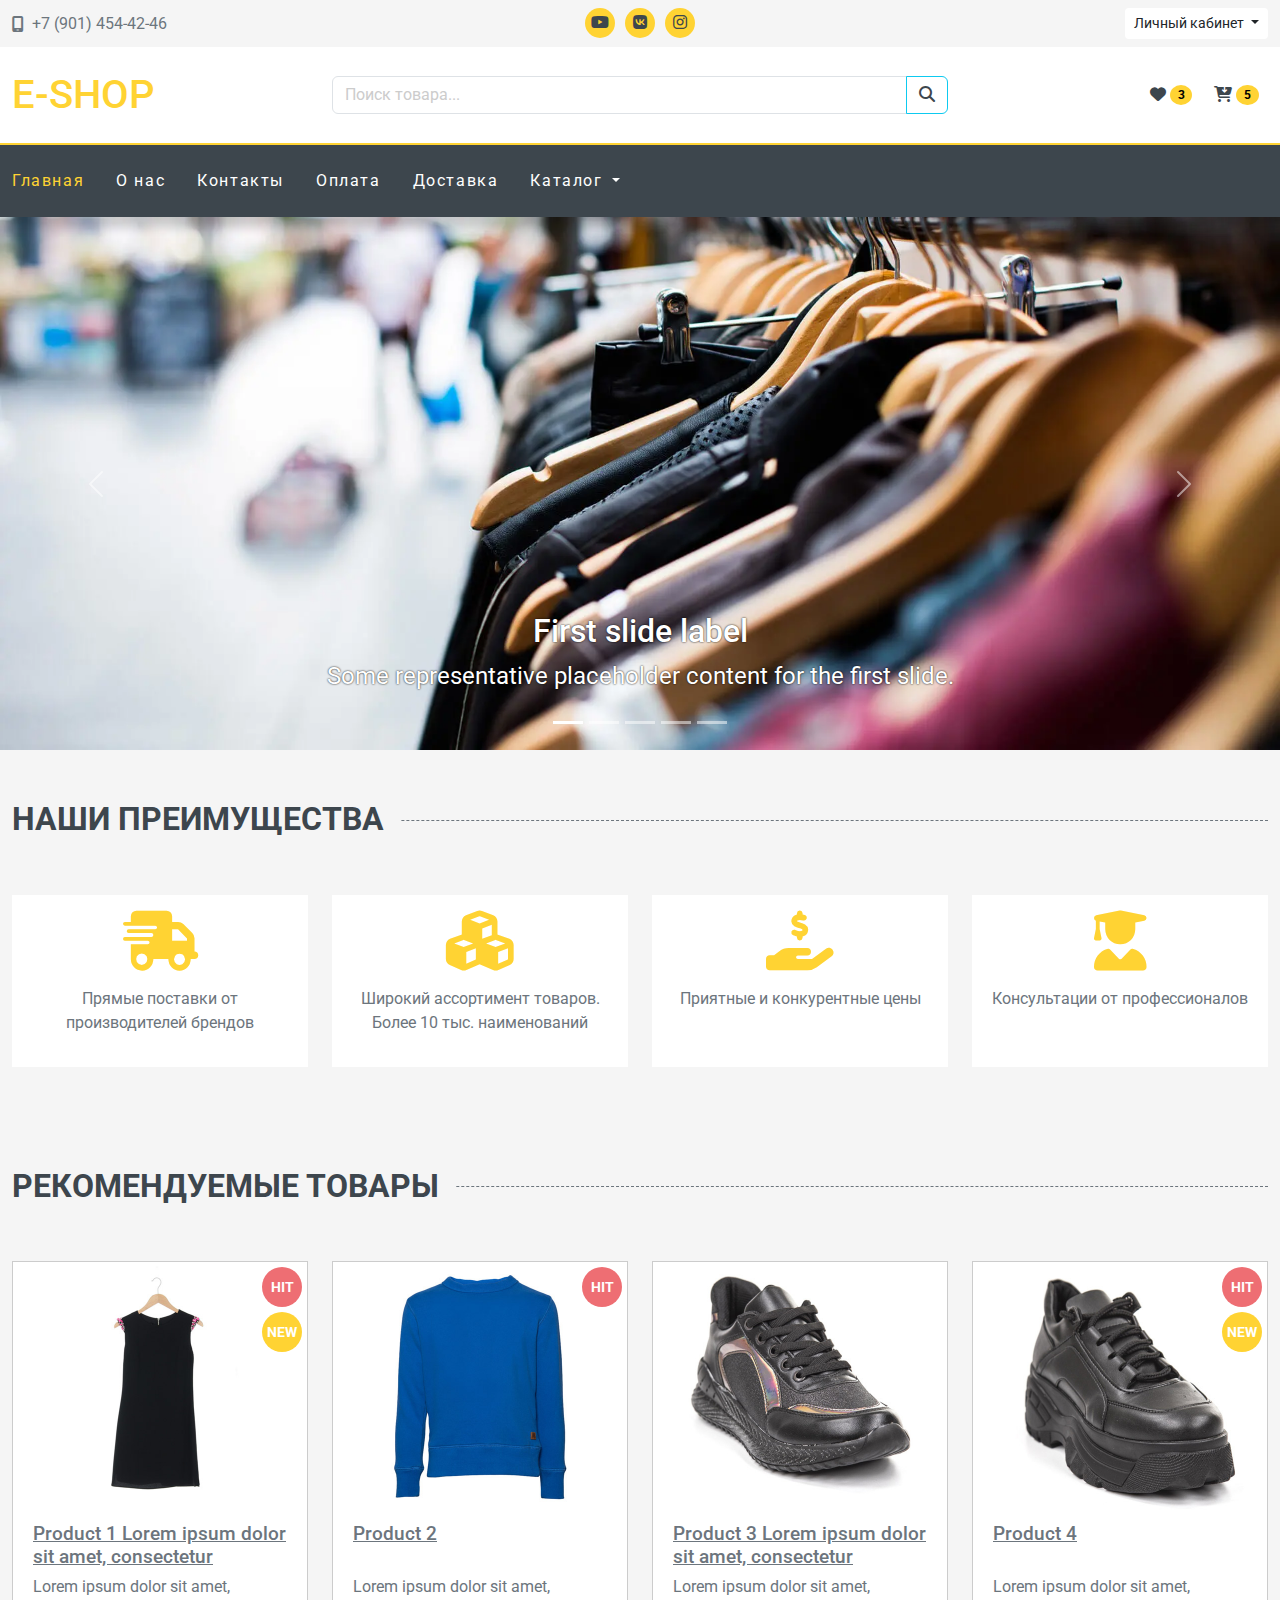
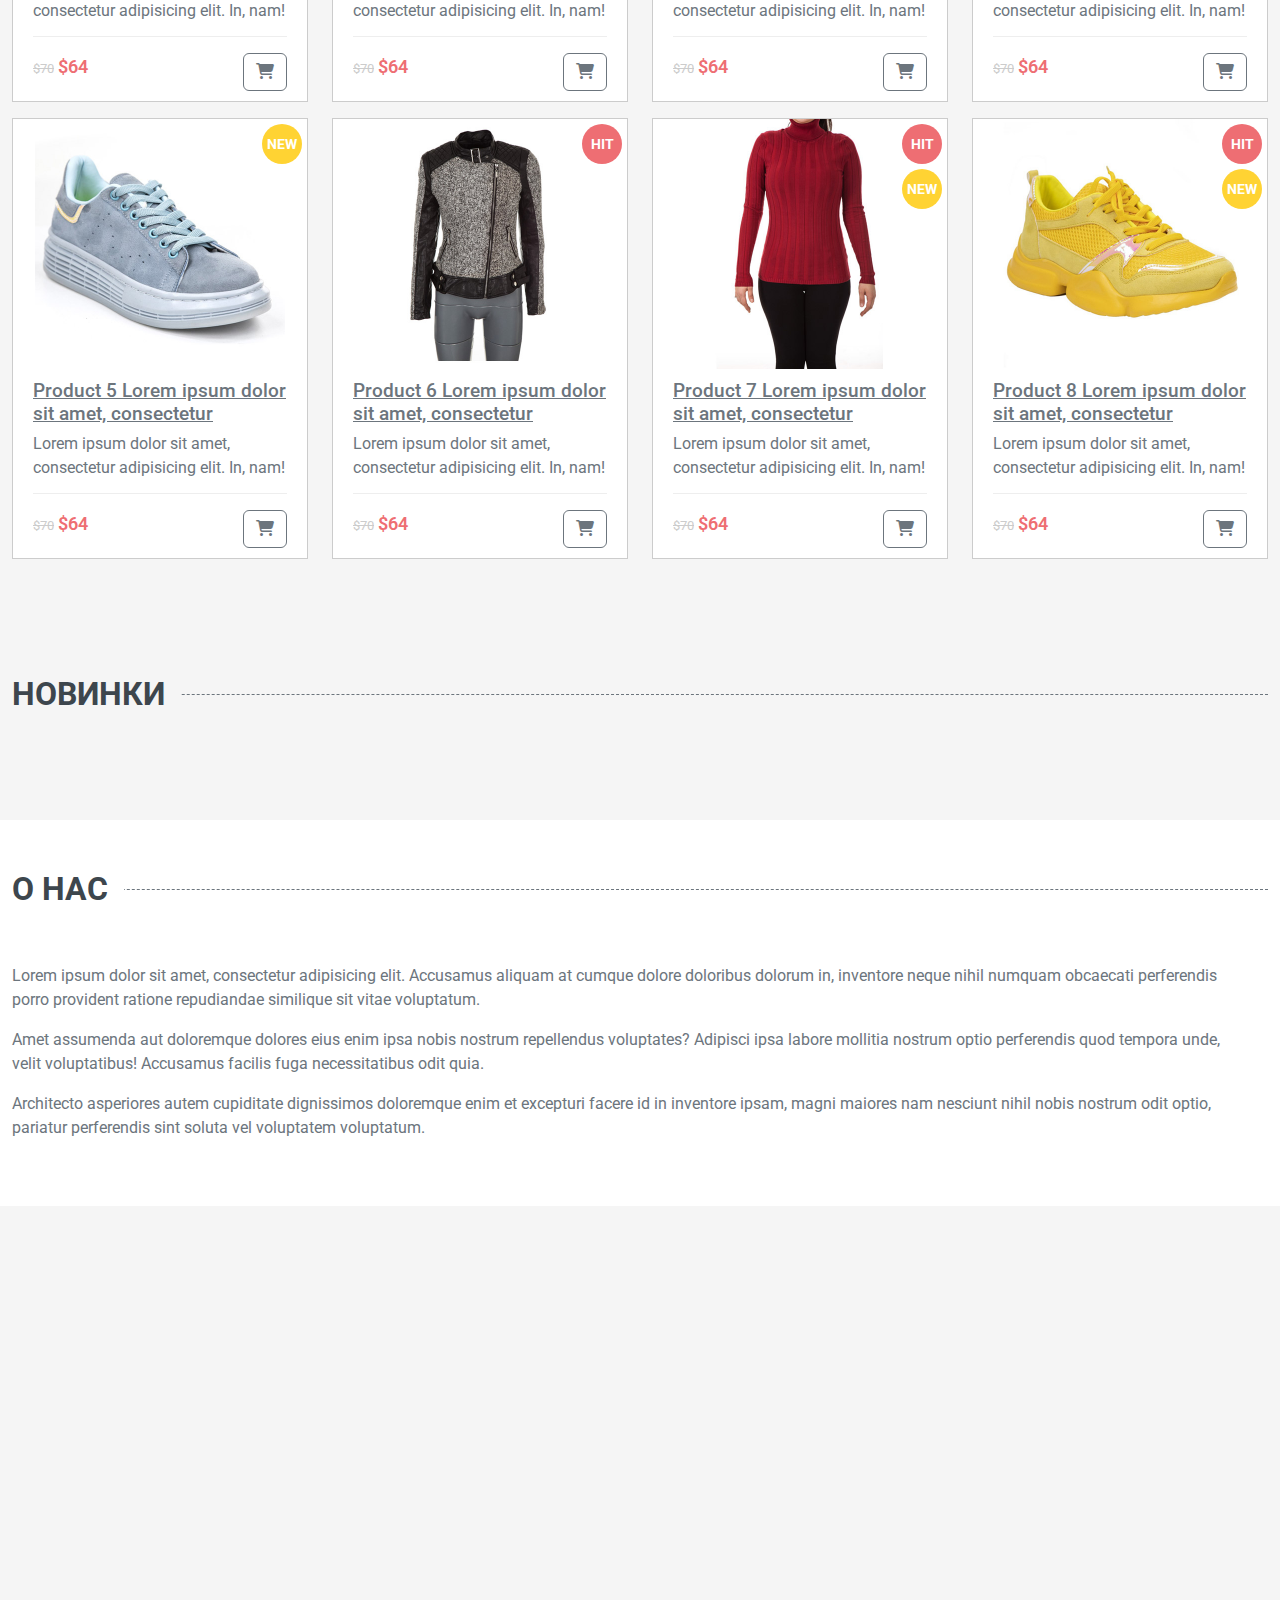
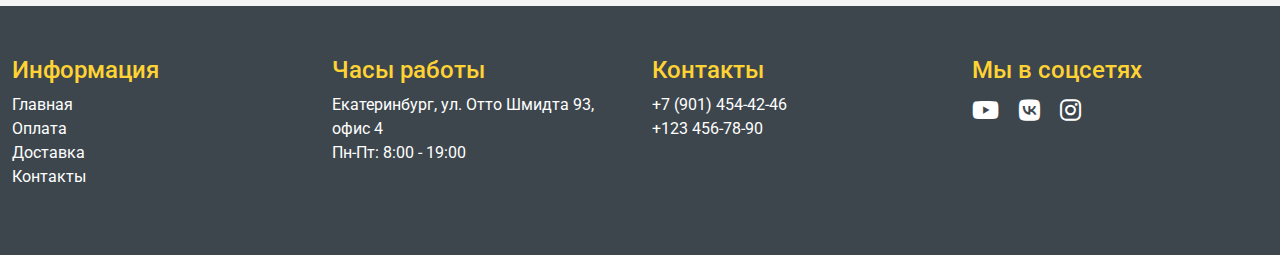
==== commit 215ef15d: "сделал карту и плавный скролл к элементам" ====
--- a/index.html
+++ b/index.html
@@ -49,19 +49,7 @@
                                     </ul>
                                 </div>
                             </div>
-                            <div class="btn-group ms-2">
-                                <div class="dropdown">
-                                    <button class="btn btn-sm dropdown-toggle" type="button"
-                                            data-bs-toggle="dropdown" aria-expanded="false">
-                                        Язык
-                                    </button>
-                                    <ul class="dropdown-menu">
-                                        <li><a class="dropdown-item" href="#">RU</a></li>
-                                        <li><a class="dropdown-item" href="#">EN</a></li>
-                                        <li><a class="dropdown-item" href="#">DE</a></li>
-                                    </ul>
-                                </div>
-                            </div>
+
                         </div>
                     </div>
 
@@ -122,9 +110,9 @@
                         Dropdown button
                     </button>
                     <ul class="dropdown-menu">
-                        <li><a class="dropdown-item" href="#">Action</a></li>
-                        <li><a class="dropdown-item" href="#">Another action</a></li>
-                        <li><a class="dropdown-item" href="#">Something else here</a></li>
+                        <li><a class="dropdown-item closecart" href="#footer" data-href="footer">Футер</a></li>
+                        <li><a class="dropdown-item closecart" href="#about" data-href="about">О нас</a></li>
+                        <li><a class="dropdown-item closecart" href="#map" data-href="map">Карта</a></li>
                     </ul>
                 </div>
             </div>
@@ -857,10 +845,76 @@
             </div>
         </section>
 
+
+        <section class="about-us" id="about">
+            <div class="container-fluid">
+                <div class="row mb-5">
+                    <div class="col-12">
+                        <h2 class="section-title">
+                            <span>О нас</span>
+                        </h2>
+                    </div>
+                </div>
+
+                <div class="row col-12">
+                    <p>Lorem ipsum dolor sit amet, consectetur adipisicing elit. Accusamus aliquam at cumque dolore
+                        doloribus dolorum in, inventore neque nihil numquam obcaecati perferendis porro provident
+                        ratione repudiandae similique sit vitae voluptatum.</p>
+                    <p>Amet assumenda aut doloremque dolores eius enim ipsa nobis nostrum repellendus voluptates?
+                        Adipisci ipsa labore mollitia nostrum optio perferendis quod tempora unde, velit voluptatibus!
+                        Accusamus facilis fuga necessitatibus odit quia.</p>
+                    <p>Architecto asperiores autem cupiditate dignissimos doloremque enim et excepturi facere id in
+                        inventore ipsam, magni maiores nam nesciunt nihil nobis nostrum odit optio, pariatur perferendis
+                        sint soluta vel voluptatem voluptatum.</p>
+                </div>
+            </div>
+        </section>
+
+        <iframe id="map" style="display: block;" src="https://yandex.ru/map-widget/v1/?um=constructor%3A54166c1400fc02beeabb4deedc0076258ca747d413c36003f848548450771a1d&amp;source=constructor" width="100%" height="400" frameborder="0"></iframe>
+
     </main>
 
-    <footer class="footer"></footer>
+    <footer class="footer" id="footer">
+        <div class="container-fluid">
+            <div class="row">
+                <div class="col-md-3 col-6">
+                    <h4>Информация</h4>
+                    <ul class="list-unstyled">
+                        <li><a href="index.html">Главная</a></li>
+                        <li><a href="#">Оплата</a></li>
+                        <li><a href="#">Доставка</a></li>
+                        <li><a href="#">Контакты</a></li>
+                    </ul>
+                </div>
+                <div class="col-md-3 col-6">
+                    <h4>Часы работы</h4>
+                    <ul class="list-unstyled">
+                        <li>Екатеринбург, ул. Отто Шмидта 93, офис 4</li>
+                        <li>Пн-Пт: 8:00 - 19:00</li>
+                    </ul>
+                </div>
+                <div class="col-md-3 col-6">
+                    <h4>Контакты</h4>
+                    <ul class="list-unstyled">
+                        <li><a href="tel:+79014544246">+7 (901) 454-42-46</a></li>
+                        <li><a href="tel:+1234567890">+123 456-78-90</a></li>
+
+                    </ul>
+                </div>
+                <div class="col-md-3 col-6">
+                    <h4>Мы в соцсетях</h4>
+                    <ul class="footer-icons list-unstyled d-flex ">
+                        <li><a href="#"><i class="fa-brands fa-youtube"></i></a></li>
+                        <li><a href="#"><i class="fa-brands fa-vk"></i></a></li>
+                        <li><a href="#"><i class="fa-brands fa-instagram"></i></a></li>
+                    </ul>
+                </div>
+            </div>
+        </div>
+    </footer>
 </div>
+
+<button id="top"><i class="fa-solid fa-angles-up"></i></button>
 
 <script src="https://cdnjs.cloudflare.com/ajax/libs/jquery/3.7.1/jquery.min.js" integrity="sha512-v2CJ7UaYy4JwqLDIrZUI/4hqeoQieOmAZNXBeQyjo21dadnwR+8ZaIJVT8EE2iyI61OV8e6M8PP2/4hpQINQ/g==" crossorigin="anonymous" referrerpolicy="no-referrer"></script>
 <script src="https://cdn.jsdelivr.net/npm/bootstrap@5.3.3/dist/js/bootstrap.bundle.min.js"></script>
--- a/assets/css/main.css
+++ b/assets/css/main.css
@@ -59,6 +59,8 @@
 .section-title span {
     background-color: var(--bg-color);
     padding-right: 1rem;
+    position: relative;
+    z-index: 1;
 }
 
 .section-title:after {
@@ -68,7 +70,7 @@
     top: 50%;
     left: 0;
     border-top: 1px dashed var(--text-color);
-    z-index: -1;
+    /*z-index: -1;*/
 }
 
 /*========================general rules============================*/
@@ -91,12 +93,6 @@
 .form-control::placeholder {
     color: var(--gray-color);
 }
-
-
-/*.btn,
-.dropdown-menu{
-    border-radius: 0;
-}*/
 
 /*========================general rules============================*/
 
@@ -324,7 +320,70 @@
 }
 /*======================== Product-card ==============================*/
 
+/*======================== About-us section ==============================*/
+.about-us{
+    background-color: #fff;
+}
+
+.about-us .section-title span{
+    background-color: #fff;
+}
+/*======================== About-us section ==============================*/
+
 /*======================== Main ==============================*/
+
+/*======================== Footer ==============================*/
+
+footer{
+    background-color: var(--contrast-color);
+    padding: 50px 0;
+    color: #fff;
+}
+
+footer h4{
+    color: var(--accent-color);
+}
+
+footer a{
+    color: #fff;
+    text-decoration: none;
+    transition: all .3s;
+}
+
+footer a:hover{
+    color: var(--accent-color);
+}
+
+.footer-icons{
+    gap: 20px;
+}
+
+.footer-icons li {
+    font-size: 24px;
+}
+
+/*======================== Footer ==============================*/
+
+#top{
+    position: fixed;
+    bottom: 20px;
+    right: 20px;
+    background-color: var(--accent-color);
+    opacity: .5;
+    color: #fff;
+    width: 70px;
+    height: 70px;
+    border-radius: 16px;
+    border: 0;
+    font-size: 25px;
+    transition: all .5s;
+    z-index: 10;
+    display: none;
+}
+
+#top:hover{
+    opacity: 1;
+}
 
 @media only screen and (min-width: 992px) {
     .header-bottom .navbar .dropdown-menu-end {
@@ -342,3 +401,10 @@
         padding-left: 1rem;
     }
 }
+
+@media (max-width: 420px){
+    footer .row div{
+        max-width: 100%;
+        width: 100%;
+    }
+}
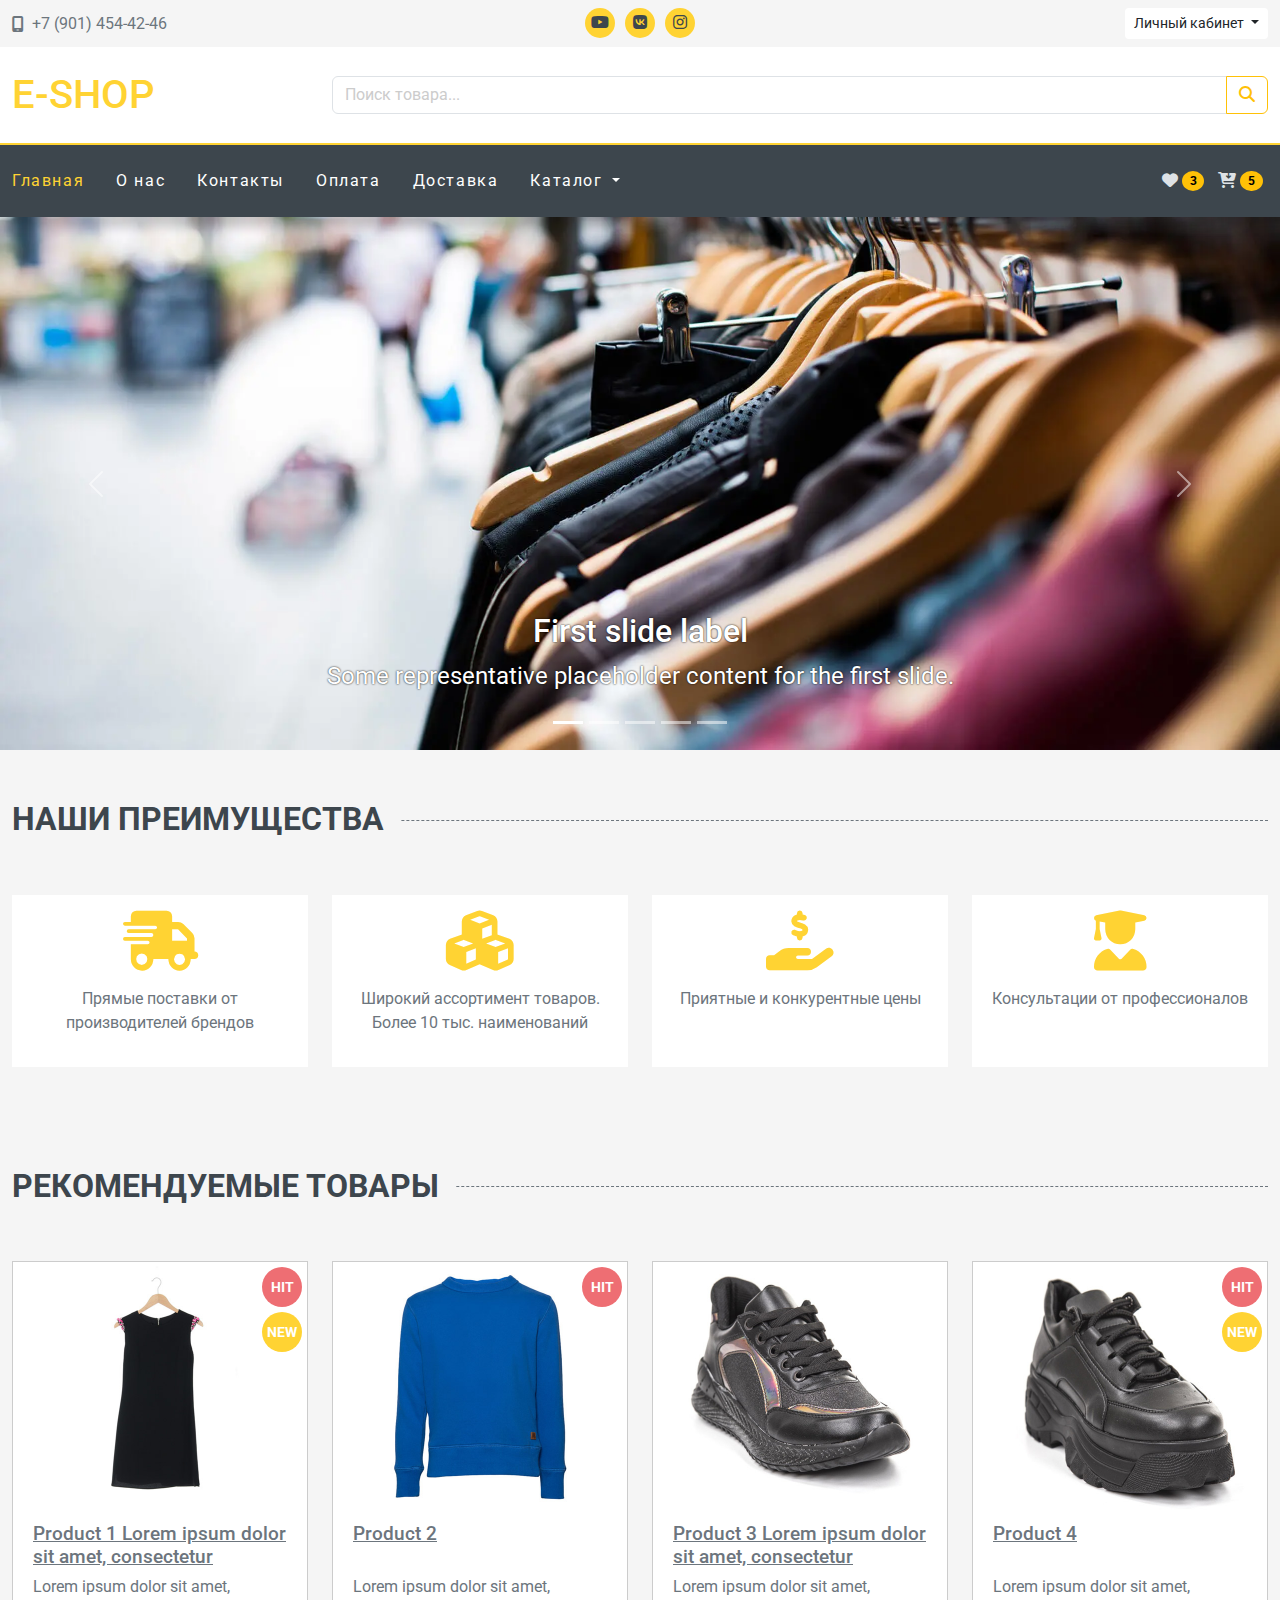
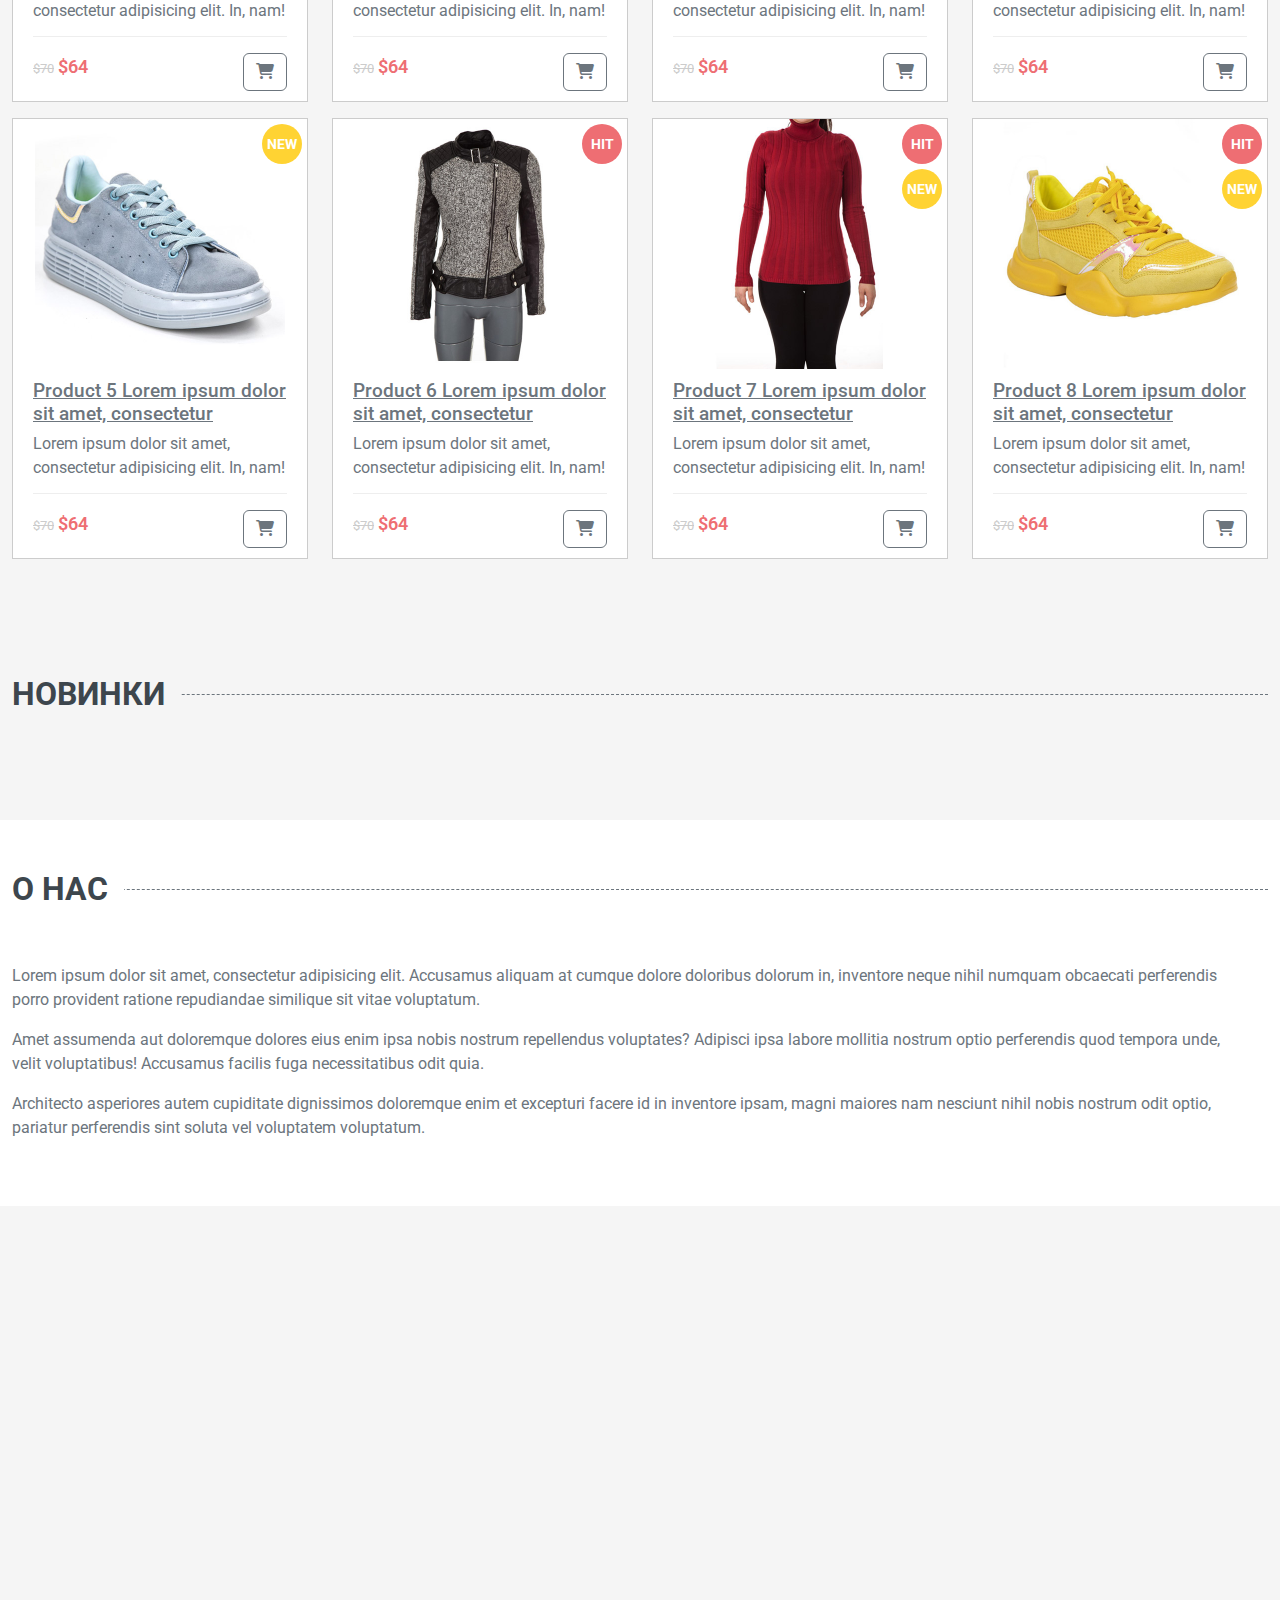
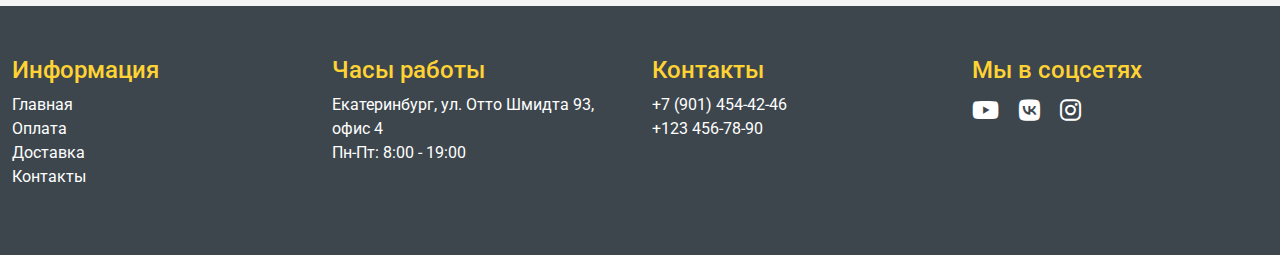
==== commit 2d213770: "сделал offcanvas-корзину + поправил микробаги" ====
--- a/index.html
+++ b/index.html
@@ -64,27 +64,13 @@
                         <a href="#" class="header-logo h1">E-shop</a>
                     </div>
 
-                    <div class="col-6 col-md-3 cart-buttons position-relative order-md-2 text-end d-none d-lg-block">
-                        <a href="#" class="btn p-2">
-                            <i class="fa-solid fa-heart"></i>
-                            <span class="badge text-bg-info cart-badge bg-info rounded-circle">3</span>
-                        </a>
-
-                        <button class="btn p-2" type="button" data-bs-toggle="offcanvas" data-bs-target="#offCanvasCart"
-                                aria-controls="offCanvasCart">
-                            <i class="fa-solid fa-cart-arrow-down"></i>
-                            <span class="badge text-bg-info cart-badge bg-info rounded-circle">5</span>
-                        </button>
-
-                    </div>
-
-                    <div class="col-md-9 col-lg-6 col-sm-9 order-md-1 mt-2 mt-md-0">
+                    <div class="col-md-9 col-lg-9 col-sm-9 order-md-1 mt-2 mt-md-0">
                         <form action="#">
                             <div class="input-group">
                                 <div class="input-group">
                                     <input type="text" class="form-control" placeholder="Поиск товара..."
                                            aria-label="search-button" aria-describedby="button-search">
-                                    <button class="btn btn-outline-info" type="button" id="button-search"><i
+                                    <button class="btn btn-outline-warning" type="button" id="button-search"><i
                                             class="fa-solid fa-magnifying-glass"></i></button>
                                 </div>
                             </div>
@@ -101,9 +87,55 @@
                 <button type="button" class="btn-close" data-bs-dismiss="offcanvas" aria-label="Close"></button>
             </div>
             <div class="offcanvas-body">
-                <div>
-                    Some text as placeholder. In real life you can have the elements you have chosen. Like, text,
-                    images, lists, etc.
+                <div class="table-responsive">
+                    <table class="table offcanvasCart-table">
+                        <tbody>
+                        <tr>
+                            <td class="product-img-td">
+                                <a href="#"><img src="assets/img/products/1.jpg" alt="Товар 1"></a>
+                            </td>
+                            <td><a href="#">Product 1 Lorem ipsum dolor sit amet, consectetur adipisicing.</a></td>
+                            <td>$64</td>
+                            <td>&times;1</td>
+                            <td>
+                                <button class="btn btn-danger"><i class="fa-regular fa-circle-xmark"></i></button>
+                            </td>
+                        </tr>
+                        <tr>
+                            <td class="product-img-td">
+                                <a href="#"><img src="assets/img/products/3.jpg" alt="Товар 3"></a>
+                            </td>
+                            <td><a href="#">Product 3</a></td>
+                            <td>$39</td>
+                            <td>&times;1</td>
+                            <td>
+                                <button class="btn btn-danger"><i class="fa-regular fa-circle-xmark"></i></button>
+                            </td>
+                        </tr>
+                        <tr>
+                            <td class="product-img-td">
+                                <a href="#"><img src="assets/img/products/2.jpg" alt="Товар 2"></a>
+                            </td>
+                            <td><a href="#">Product 2</a></td>
+                            <td>$80</td>
+                            <td>&times;2</td>
+                            <td>
+                                <button class="btn btn-danger"><i class="fa-regular fa-circle-xmark"></i></button>
+                            </td>
+                        </tr>
+                        </tbody>
+                        <tfoot>
+                            <tr>
+                                <td colspan="4" class="text-end">Итого:</td>
+                                <td>$183</td>
+                            </tr>
+                        </tfoot>
+                    </table>
+                </div>
+
+                <div class="text-end mt-3">
+                    <a href="#" class="btn btn-outline-warning">Корзина</a>
+                    <a href="#" class="btn btn-outline-secondary">Оплата в 1 клик</a>
                 </div>
                 <div class="dropdown mt-3">
                     <button class="btn btn-secondary dropdown-toggle" type="button" data-bs-toggle="dropdown">
@@ -188,13 +220,14 @@
                     </div>
                 </div>
 
-                <div class="d-block d-lg-none">
+                <div>
                     <a href="#" class="btn p-1">
                         <i class="fa-solid fa-heart"></i>
                         <span class="badge text-bg-warning cart-badge bg-warning rounded-circle">3</span>
                     </a>
 
-                    <button class="btn p-1" type="button" data-bs-toggle="offcanvas" data-bs-target="#offCanvasCart"
+                    <button class="btn p-1" id="cart-open" type="button" data-bs-toggle="offcanvas2"
+                            data-bs-target="#offCanvasCart"
                             aria-controls="offCanvasCart">
                         <i class="fa-solid fa-cart-arrow-down"></i>
                         <span class="badge text-bg-warning cart-badge bg-warning rounded-circle">5</span>
@@ -870,7 +903,9 @@
             </div>
         </section>
 
-        <iframe id="map" style="display: block;" src="https://yandex.ru/map-widget/v1/?um=constructor%3A54166c1400fc02beeabb4deedc0076258ca747d413c36003f848548450771a1d&amp;source=constructor" width="100%" height="400" frameborder="0"></iframe>
+        <iframe id="map" style="display: block;"
+                src="https://yandex.ru/map-widget/v1/?um=constructor%3A54166c1400fc02beeabb4deedc0076258ca747d413c36003f848548450771a1d&amp;source=constructor"
+                width="100%" height="400" frameborder="0"></iframe>
 
     </main>
 
@@ -916,7 +951,9 @@
 
 <button id="top"><i class="fa-solid fa-angles-up"></i></button>
 
-<script src="https://cdnjs.cloudflare.com/ajax/libs/jquery/3.7.1/jquery.min.js" integrity="sha512-v2CJ7UaYy4JwqLDIrZUI/4hqeoQieOmAZNXBeQyjo21dadnwR+8ZaIJVT8EE2iyI61OV8e6M8PP2/4hpQINQ/g==" crossorigin="anonymous" referrerpolicy="no-referrer"></script>
+<script src="https://cdnjs.cloudflare.com/ajax/libs/jquery/3.7.1/jquery.min.js"
+        integrity="sha512-v2CJ7UaYy4JwqLDIrZUI/4hqeoQieOmAZNXBeQyjo21dadnwR+8ZaIJVT8EE2iyI61OV8e6M8PP2/4hpQINQ/g=="
+        crossorigin="anonymous" referrerpolicy="no-referrer"></script>
 <script src="https://cdn.jsdelivr.net/npm/bootstrap@5.3.3/dist/js/bootstrap.bundle.min.js"></script>
 <script src="assets/owlcarousel/owl.carousel.min.js"></script>
 <script src="assets/js/main.js"></script>
--- a/assets/css/main.css
+++ b/assets/css/main.css
@@ -151,6 +151,24 @@
 
 .cart-buttons .btn:hover {
     border: 1px solid var(--contrast-color);
+}
+
+
+.offcanvasCart-table .product-img-td{
+    width: 70px;
+    text-align: center;
+}
+
+.offcanvasCart-table a{
+    text-decoration: none;
+    display: block;
+}
+.offcanvasCart-table img{
+    max-width: 50px;
+}
+
+.offcanvasCart-table a:hover{
+    text-decoration: underline;
 }
 
 .header-bottom {
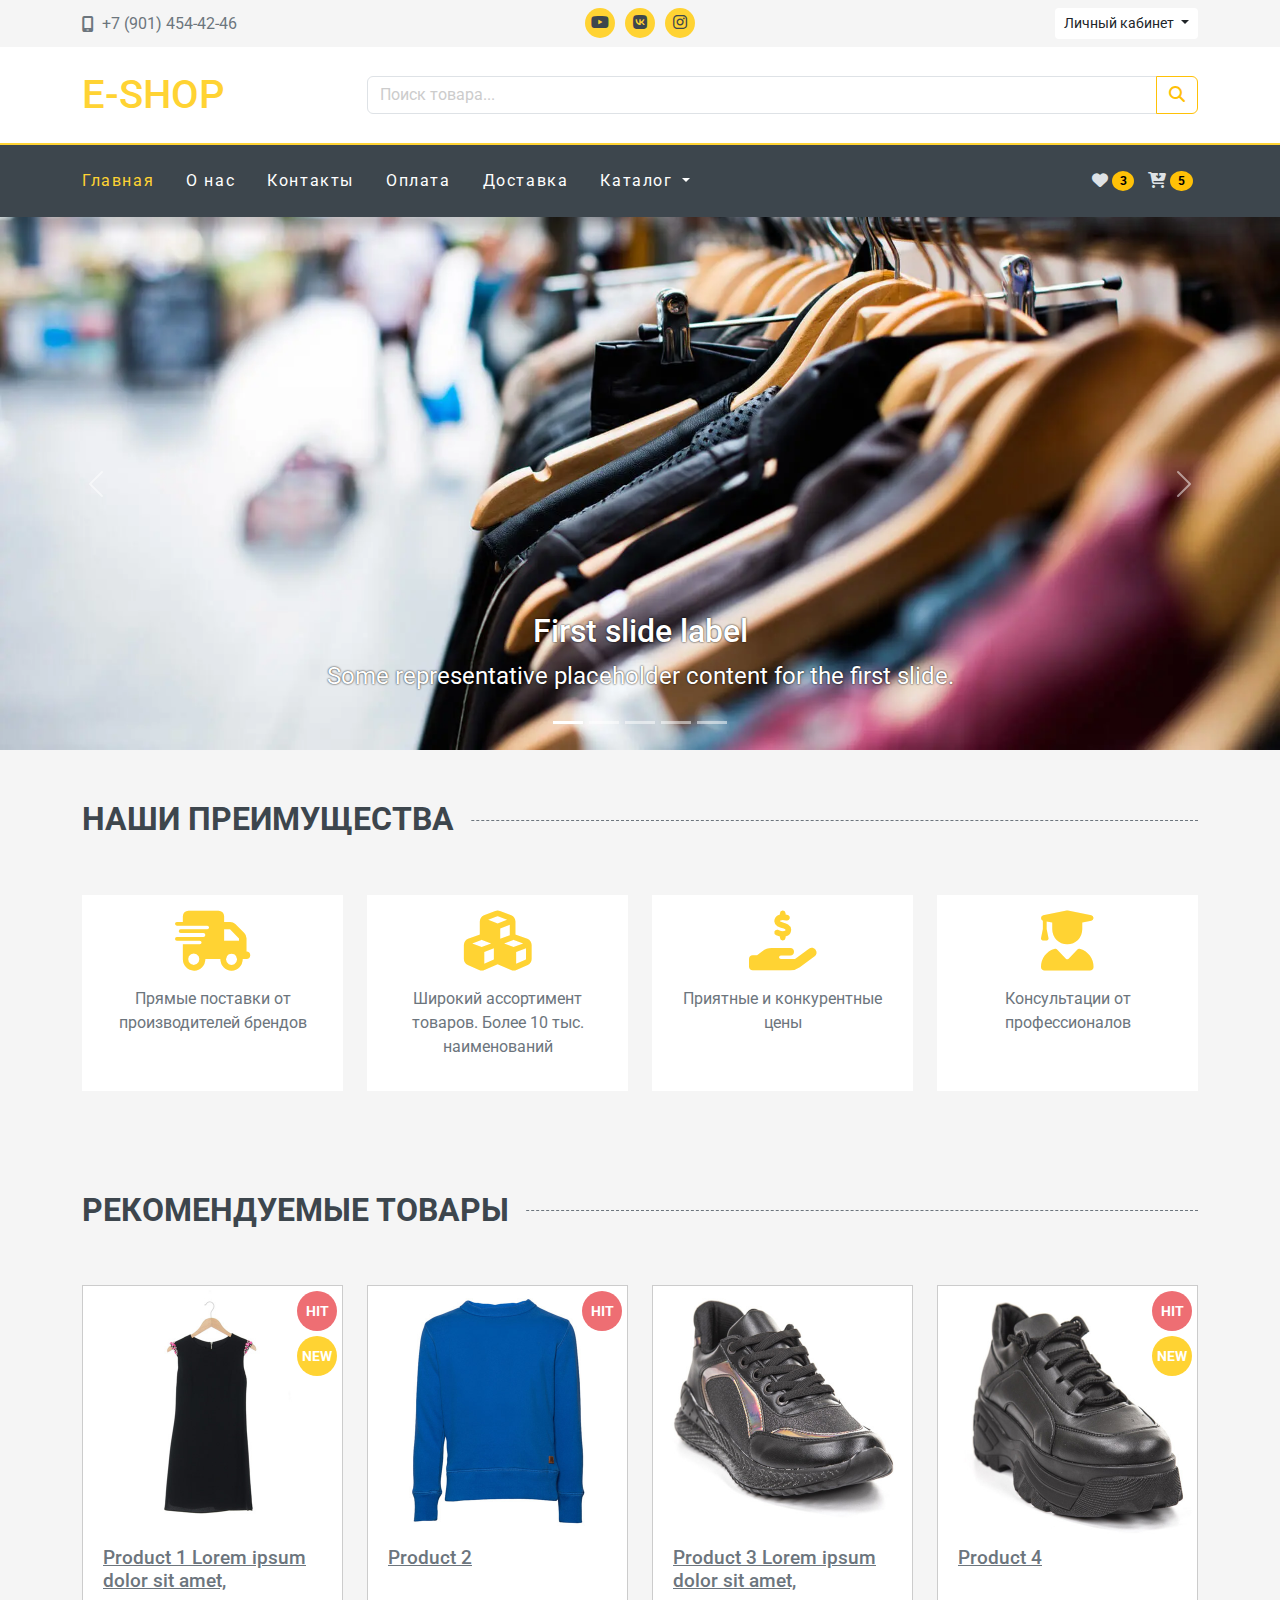
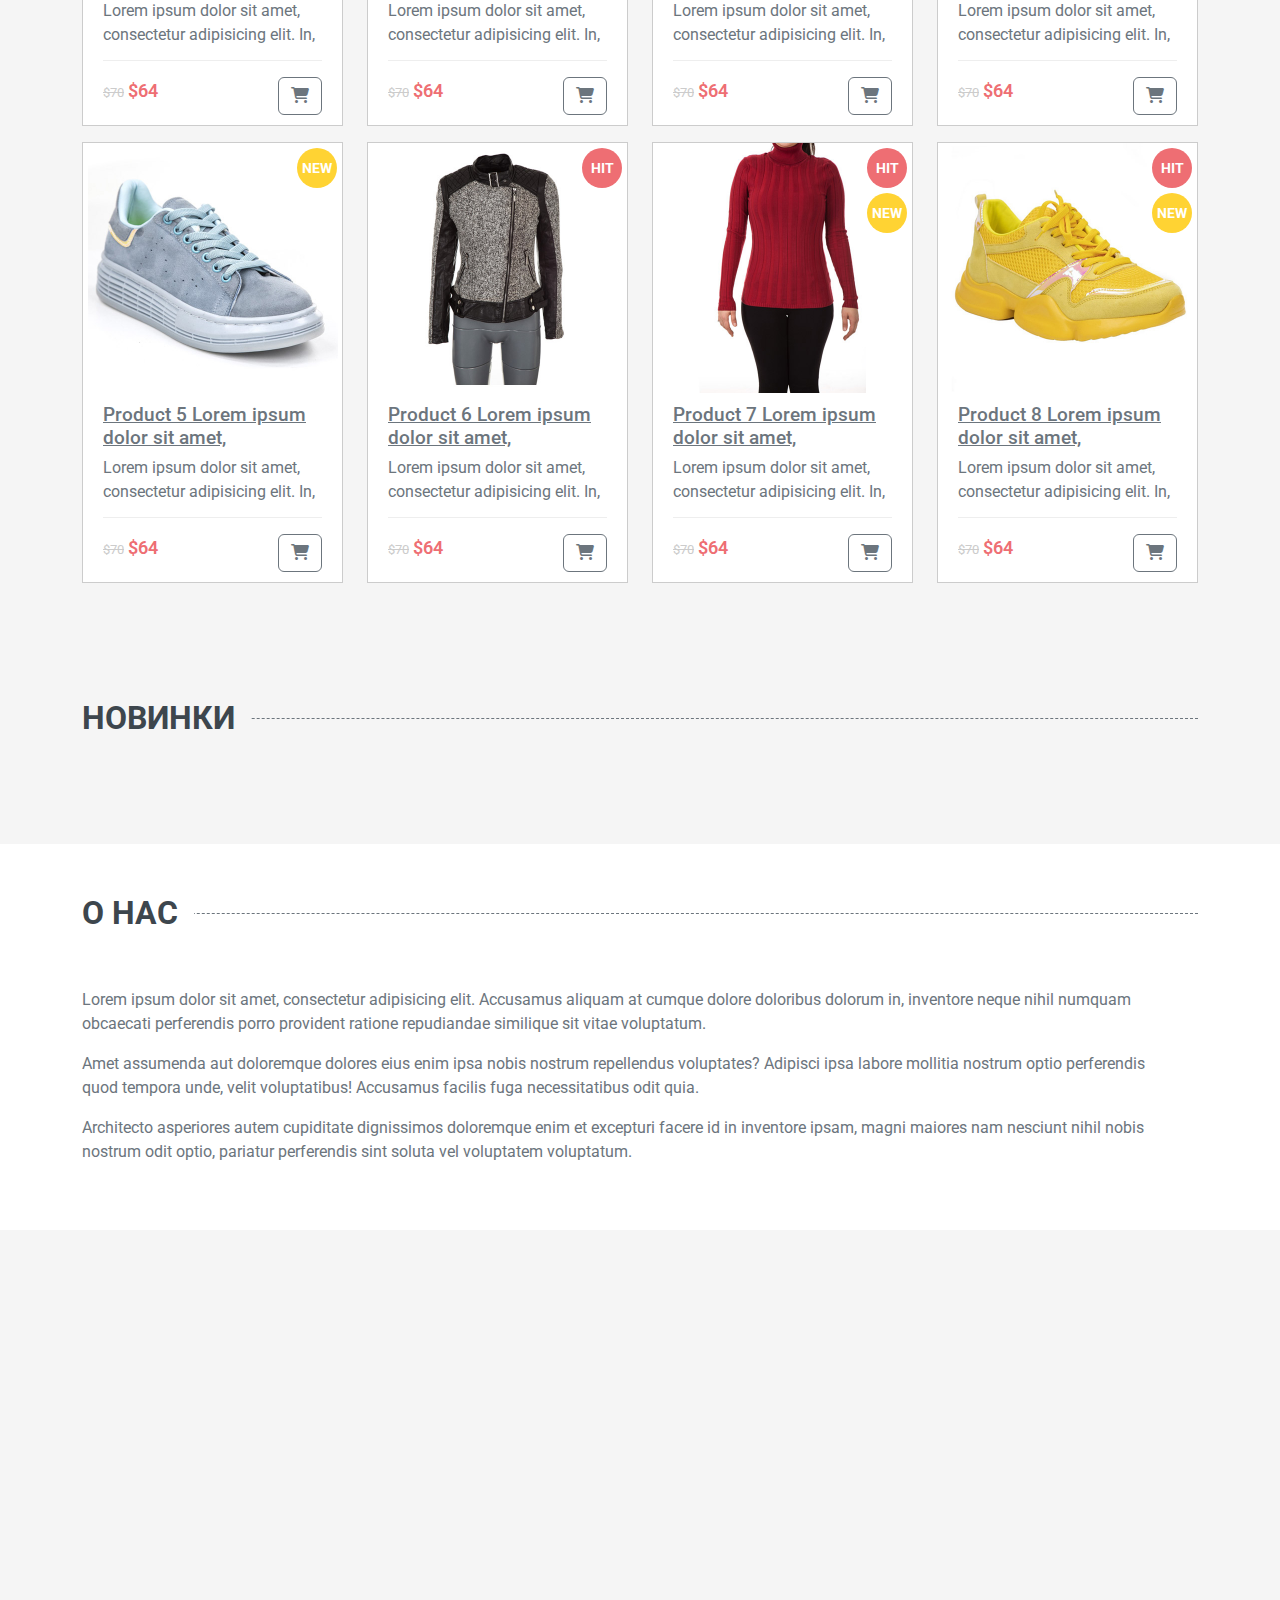
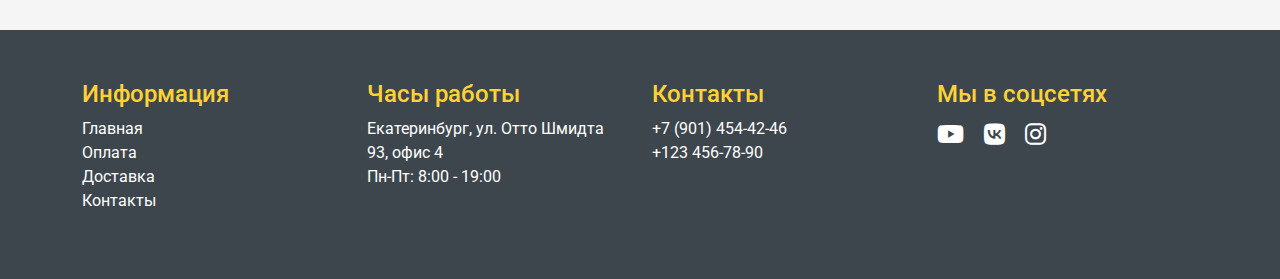
==== commit be3379d2: "закончил с версткой" ====
--- a/index.html
+++ b/index.html
@@ -5,7 +5,7 @@
     <meta name="viewport"
           content="width=device-width, user-scalable=no, initial-scale=1.0, maximum-scale=1.0, minimum-scale=1.0">
     <meta http-equiv="X-UA-Compatible" content="ie=edge">
-    <title>Shop demo</title>
+    <title>Магазин | Главная</title>
     <link rel="preconnect" href="https://fonts.googleapis.com">
     <link rel="preconnect" href="https://fonts.gstatic.com" crossorigin>
     <link href="https://fonts.googleapis.com/css2?family=Roboto:wght@400;500;700&display=swap" rel="stylesheet">
@@ -20,7 +20,7 @@
 <div class="wrapper">
     <header class="header">
         <div class="header-top py-2">
-            <div class="container-fluid">
+            <div class="container">
                 <div class="row">
                     <div class="col-sm-4 col-6">
                         <div class="header-top-phone d-flex align-items-center h-100">
@@ -58,7 +58,7 @@
         </div>
 
         <div class="header-middle bg-white py-4">
-            <div class="container-fluid">
+            <div class="container">
                 <div class="row align-items-center">
                     <div class="col-6 col-sm-3 col-md-3">
                         <a href="#" class="header-logo h1">E-shop</a>
@@ -137,22 +137,13 @@
                     <a href="#" class="btn btn-outline-warning">Корзина</a>
                     <a href="#" class="btn btn-outline-secondary">Оплата в 1 клик</a>
                 </div>
-                <div class="dropdown mt-3">
-                    <button class="btn btn-secondary dropdown-toggle" type="button" data-bs-toggle="dropdown">
-                        Dropdown button
-                    </button>
-                    <ul class="dropdown-menu">
-                        <li><a class="dropdown-item closecart" href="#footer" data-href="footer">Футер</a></li>
-                        <li><a class="dropdown-item closecart" href="#about" data-href="about">О нас</a></li>
-                        <li><a class="dropdown-item closecart" href="#map" data-href="map">Карта</a></li>
-                    </ul>
-                </div>
+
             </div>
         </div>
     </header>
     <div class="header-bottom sticky-top" id="header-nav">
         <nav class="navbar navbar-expand-lg bg-dark" data-bs-theme="dark">
-            <div class="container-fluid">
+            <div class="container">
                 <button class="navbar-toggler" type="button" data-bs-toggle="offcanvas"
                         data-bs-target="#offcanvasNavbar" aria-controls="offcanvasNavbar" aria-expanded="false"
                         aria-label="Toggle navigation">
@@ -161,7 +152,7 @@
                 <div class="offcanvas offcanvas-start" id="offcanvasNavbar" tabindex="-1"
                      aria-labelledby="offcanvasNavbarLabel">
                     <div class="offcanvas-header">
-                        <h5 class="offcanvas-title" id="offcanvasNavbarLabel">Catalog</h5>
+                        <h5 class="offcanvas-title" id="offcanvasNavbarLabel">Каталог</h5>
                         <button type="button" class="btn-close" data-bs-dismiss="offcanvas" aria-label="Close"></button>
                     </div>
                     <div class="offcanvas-body">
@@ -188,31 +179,31 @@
                                 </a>
                                 <ul class="dropdown-menu dropdown-menu-end">
                                     <li>
-                                        <a class="dropdown-item" href="#">Shoes</a>
+                                        <a class="dropdown-item" href="category.html">Shoes</a>
                                     </li>
                                     <li>
-                                        <a class="dropdown-item" href="#">Jeans</a>
+                                        <a class="dropdown-item" href="category.html">Jeans</a>
                                     </li>
                                     <li class="nav-item dropend">
                                         <a class="dropdown-item dropdown-toggle" href="#" data-bs-toggle="dropdown"
                                            data-bs-auto-close="outside">Sportswear</a>
                                         <ul class="dropdown-menu dropdown-menu-end">
                                             <li>
-                                                <a class="dropdown-item" href="#">Men's Sportswear</a>
+                                                <a class="dropdown-item" href="category.html">Men's Sportswear</a>
                                             </li>
                                             <li>
-                                                <a class="dropdown-item" href="#">Women's Sportswear</a>
+                                                <a class="dropdown-item" href="category.html">Women's Sportswear</a>
                                             </li>
                                             <li>
-                                                <a class="dropdown-item" href="#">Baby's Sportswear</a>
+                                                <a class="dropdown-item" href="category.html">Baby's Sportswear</a>
                                             </li>
                                         </ul>
                                     </li>
                                     <li>
-                                        <a class="dropdown-item" href="#">Coat</a>
+                                        <a class="dropdown-item" href="category.html">Coat</a>
                                     </li>
                                     <li>
-                                        <a class="dropdown-item" href="#">Shirts</a>
+                                        <a class="dropdown-item" href="category.html">Shirts</a>
                                     </li>
                                 </ul>
                             </li>
@@ -297,7 +288,7 @@
         </div>
 
         <section class="advantages">
-            <div class="container-fluid">
+            <div class="container">
                 <div class="row mb-5">
                     <div class="col-12">
                         <h2 class="section-title">
@@ -335,7 +326,7 @@
         </section>
 
         <section class="featured-products">
-            <div class="container-fluid">
+            <div class="container">
                 <div class="row mb-5">
                     <div class="col-12">
                         <h2 class="section-title">
@@ -619,7 +610,7 @@
         </section>
 
         <section class="new-products">
-            <div class="container-fluid">
+            <div class="container">
                 <div class="row mb-5">
                     <div class="col-12">
                         <h2 class="section-title">
@@ -878,9 +869,8 @@
             </div>
         </section>
 
-
         <section class="about-us" id="about">
-            <div class="container-fluid">
+            <div class="container">
                 <div class="row mb-5">
                     <div class="col-12">
                         <h2 class="section-title">
@@ -910,7 +900,7 @@
     </main>
 
     <footer class="footer" id="footer">
-        <div class="container-fluid">
+        <div class="container">
             <div class="row">
                 <div class="col-md-3 col-6">
                     <h4>Информация</h4>
--- a/assets/css/main.css
+++ b/assets/css/main.css
@@ -20,6 +20,10 @@
     font-family: 'Roboto', sans-serif;
 }
 
+textarea{
+    resize: none;
+}
+
 a {
     color: var(--text-color);
     text-decoration: underline;
@@ -56,7 +60,7 @@
     font-weight: 700;
 }
 
-.section-title span {
+.section-title span{
     background-color: var(--bg-color);
     padding-right: 1rem;
     position: relative;
@@ -70,7 +74,12 @@
     top: 50%;
     left: 0;
     border-top: 1px dashed var(--text-color);
-    /*z-index: -1;*/
+}
+
+label.required::before{
+    content: '* ';
+    color: #dc3545;
+    font-weight: 700;
 }
 
 /*========================general rules============================*/
@@ -84,9 +93,10 @@
     flex: 1 1 auto;
 }
 
-.form-control:focus {
+.form-control:focus,
+.form-select:focus{
     color: var(--text-color);
-    border-color: #0dcaf0;
+    border-color: var(--accent-color);
     box-shadow: none;
 }
 
@@ -94,6 +104,22 @@
     color: var(--gray-color);
 }
 
+.btn-coupon{
+    color: var(--text-color);
+    text-decoration: none;
+}
+
+.btn-coupon:hover{
+    color: var(--contrast-color);
+}
+
+.cart-summary h3{
+    color: #000;
+}
+
+.cart-summary .btn{
+    padding: 1rem;
+}
 /*========================general rules============================*/
 
 /*=========================  Header  ============================*/
@@ -336,19 +362,186 @@
     display: inline-block;
     width: auto;
 }
-/*======================== Product-card ==============================*/
+
+.product-rating i{
+    color: #ccc;
+}
+
+.product-rating .active{
+    color: var(--accent-color);
+}
+
+.product-rating .count-reviews{
+    margin-left: 10px;
+}
+
+.product-review-header{
+    display: flex;
+    justify-content: space-between;
+}
+
+.product-review-header .review-date{
+    color: var(--gray-color);
+}
+
+    /*======================== Product-card ==============================*/
 
 /*======================== About-us section ==============================*/
 .about-us{
     background-color: #fff;
 }
 
-.about-us .section-title span{
+.about-us .section-title span,
+.sidebar .section-title span,
+.bg-white .section-title span{
     background-color: #fff;
 }
 /*======================== About-us section ==============================*/
-
 /*======================== Main ==============================*/
+
+/*======================== Category Page ==============================*/
+.breadcrumbs{
+    margin: 30px 0;
+    /*background-color: #fff;*/
+    padding: 1rem;
+}
+
+.breadcrumbs ul{
+    display: flex;
+    list-style: none;
+    margin: 0;
+    padding: 0;
+}
+
+.breadcrumbs a{
+    text-decoration: none;
+    color: var(--contrast-color);
+    transition: all .5s;
+    margin-right: 0.5rem;
+}
+
+.breadcrumbs a:hover{
+    color: var(--accent-color);
+}
+
+.breadcrumbs a::after{
+    content: '/';
+    padding-left: 0.5rem;
+    color: var(--contrast-color);
+}
+
+
+.sidebar{
+    background-color: #fff;
+    padding: .5rem 1rem;
+    margin-bottom: 1rem;
+}
+
+.filter-block:not(:last-child){
+    margin-bottom: 2rem;
+}
+
+.filter-block .form-check {
+    margin-bottom: 0.5rem;
+}
+
+.form-check-input[type=checkbox]{
+    border-radius: 0;
+    border-color: var(--gray-color);
+}
+
+.form-check-input:checked{
+    background-color: var(--accent-color);
+    border-color: var(--accent-color);
+}
+
+.form-check-input:focus{
+    border-color: var(--gray-color);
+    box-shadow: none;
+}
+
+.filter-block .badge{
+    color: var(--text-color);
+}
+
+.page-link{
+    color: var(--contrast-color);
+}
+
+.page-link:hover{
+    color: #fff;
+    background-color: var(--accent-color);
+    border-color: var(--accent-color);
+}
+
+.active>.page-link, .page-link.active {
+    background-color: var(--accent-color);
+    border-color: var(--accent-color);
+}
+
+.sidebar .collapse-filters-btn{
+    color: var(--contrast-color);
+}
+
+/*======================== Category Page ==============================*/
+
+/*======================== Product Page ==============================*/
+.product-content .product-price{
+    font-size: 25px;
+}
+
+.product-content .input-group{
+    width: 280px;
+}
+
+.product-content .card i{
+    color: var(--accent-color);
+}
+
+.product-content .card{
+    padding-left: 20px;
+    font-size: 14px;
+}
+
+.product-content .card ul li::before{
+    content: '\f105';
+    font-family: "Font Awesome 6 Free";
+    font-weight: 900;
+    margin-right: 10px;
+}
+
+.nav-tabs .nav-link{
+    color: var(--contrast-color);
+}
+
+.tab-content{
+    padding-top: 20px;
+}
+
+.cart-qty{
+    width: 70px;
+}
+
+/*======================== Product Page ==============================*/
+
+/*======================== Cart Page ==============================*/
+.cart-content table img {
+    max-width: 75px;
+}
+
+.cart-content table th{
+    text-align: center;
+}
+
+.cart-content table td{
+    padding: 1rem;
+}
+
+.cart-content-title{
+    text-decoration: none;
+    display: block;
+}
+/*======================== Cart Page ==============================*/
 
 /*======================== Footer ==============================*/
 
@@ -420,6 +613,46 @@
     }
 }
 
+@media only screen and (min-width: 768px) {
+    .sidebar .collapse-filters{
+        display: block;
+    }
+    .sidebar .collapse-filters-btn{
+        display: none;
+        color: var(--contrast-color);
+    }
+}
+
+
+@media (max-width: 500px) {
+    .product-content-details .nav-tabs {
+        display: flex;
+        overflow-x: auto;
+        flex-wrap: nowrap;
+        white-space: nowrap;
+        -webkit-overflow-scrolling: touch;
+        scrollbar-width: none;
+        -ms-overflow-style: none;
+    }
+
+    .product-content-details .nav-tabs .nav-link{
+        padding-left: 8px;
+        padding-right: 8px;
+    }
+
+    .nav-tabs::-webkit-scrollbar {
+        display: none;
+    }
+
+    .nav-tabs .nav-item {
+        flex: 0 0 auto;
+    }
+
+    .nav-tabs .nav-link {
+        padding: 0.5rem 1rem;
+    }
+}
+
 @media (max-width: 420px){
     footer .row div{
         max-width: 100%;
